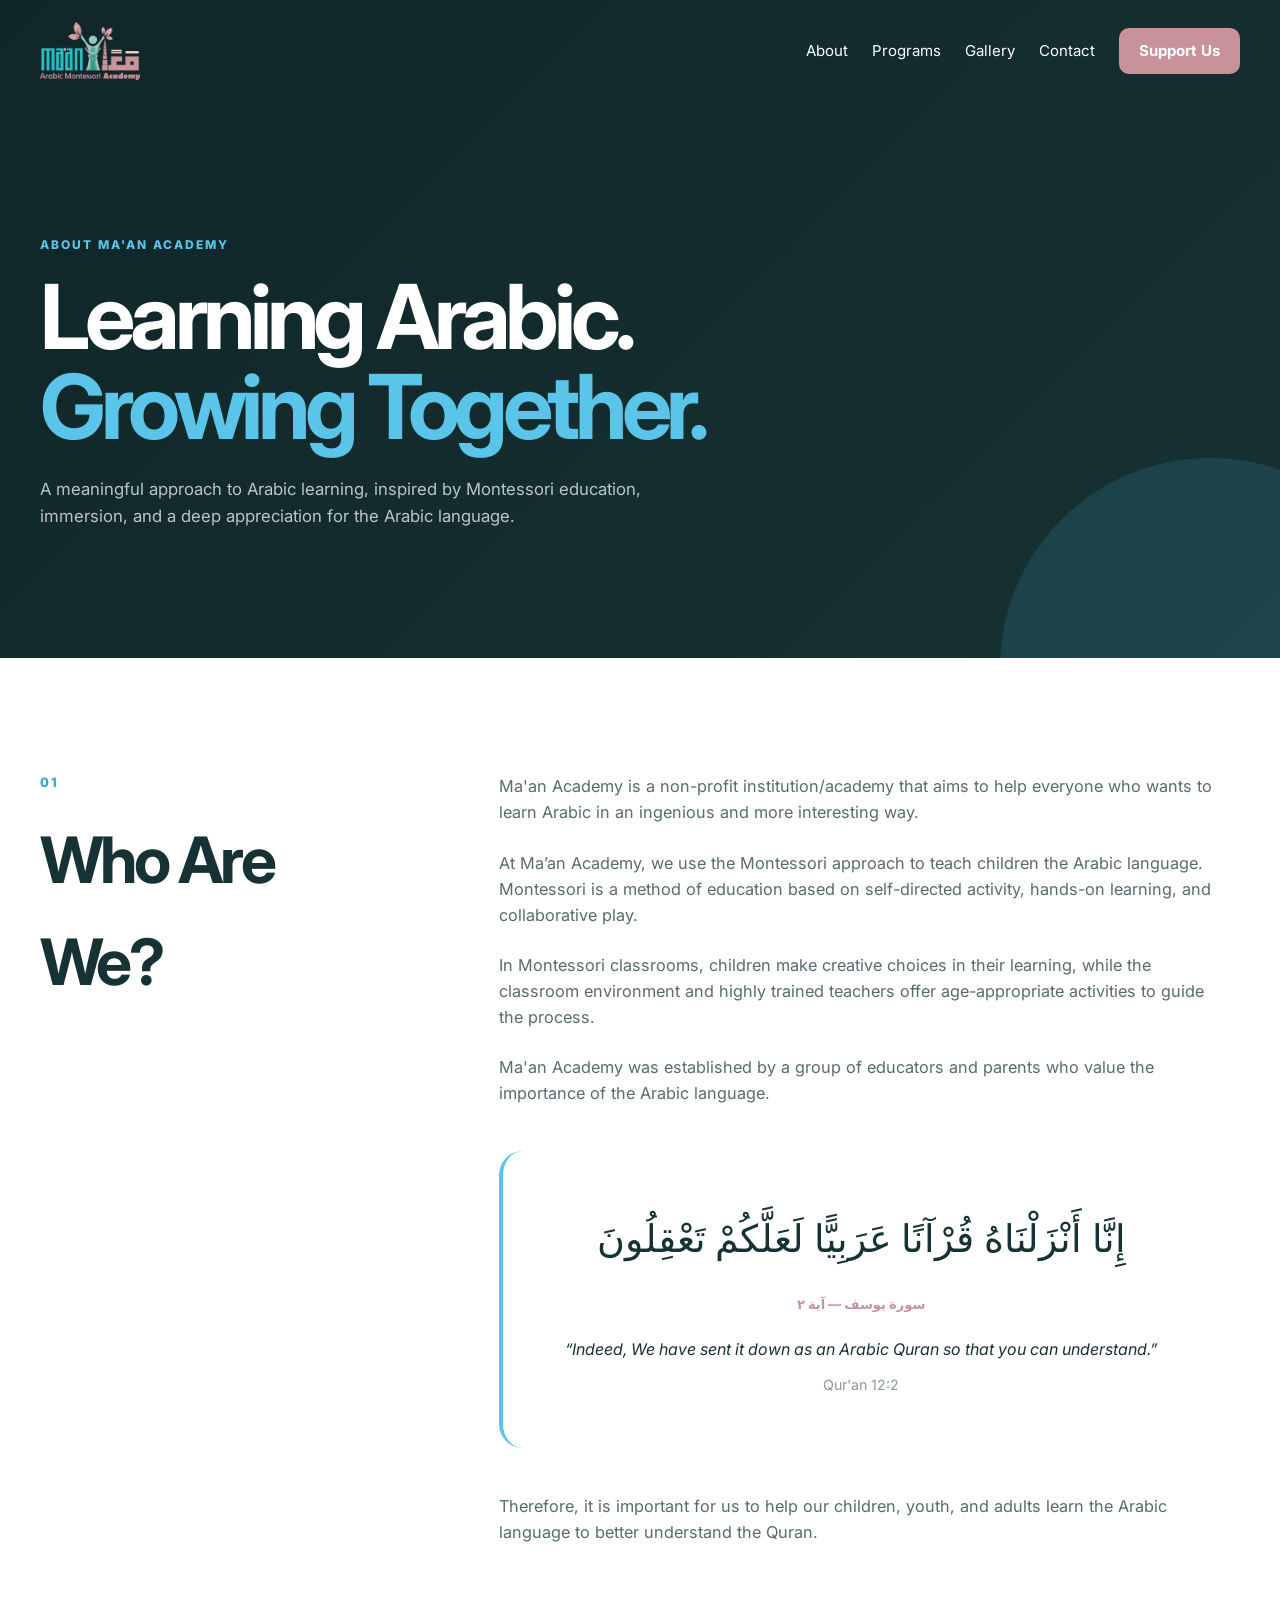
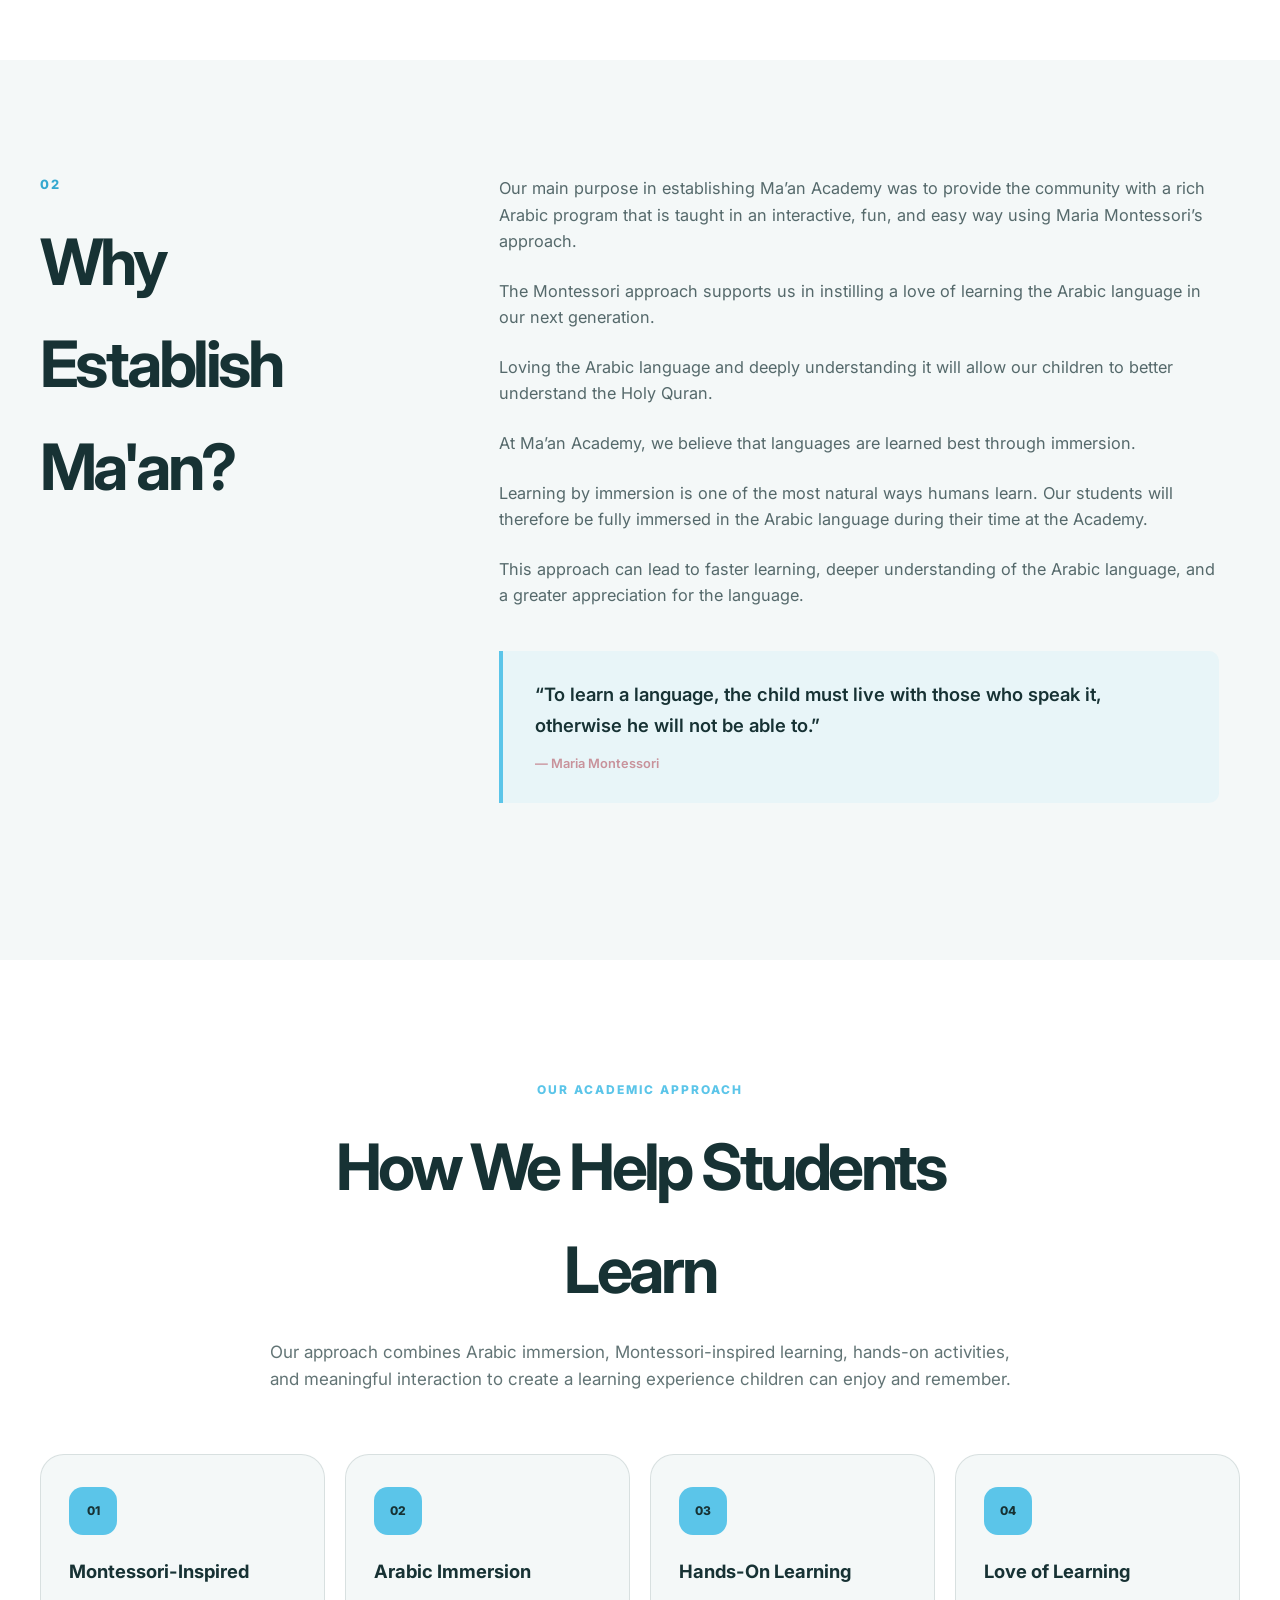
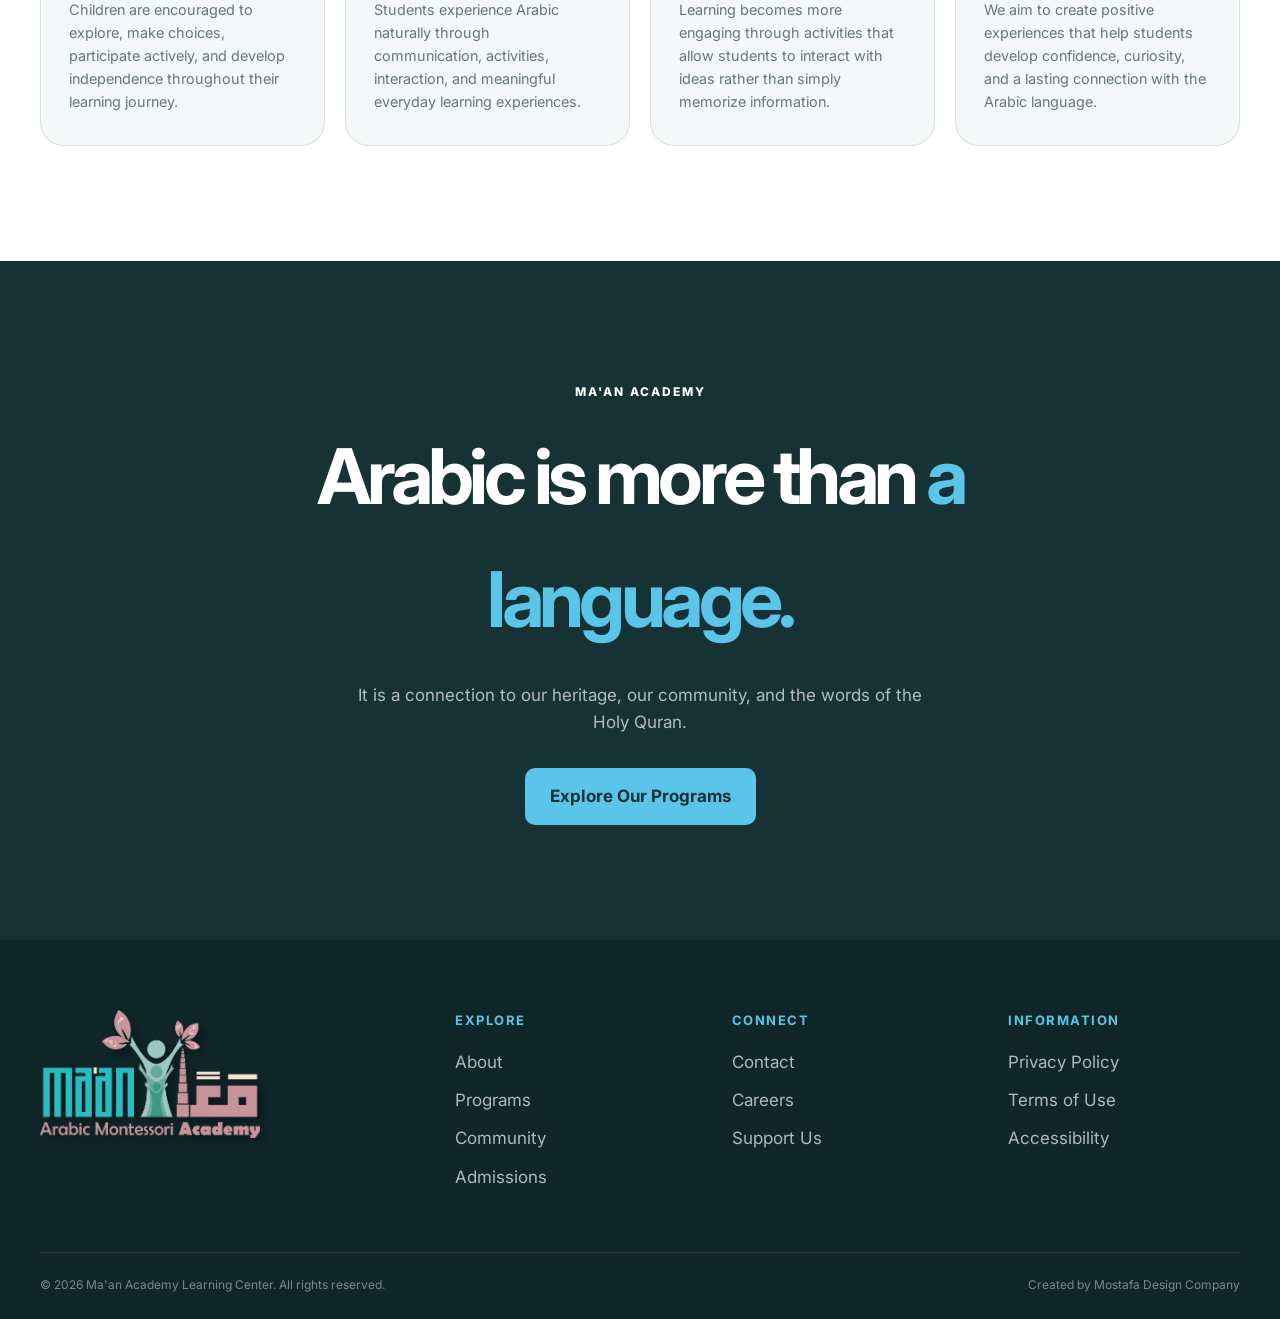
==== about.html @ 1a2408b0 "Add files via upload" ====
<!doctype html>
<html lang="en" dir="ltr">
<head>
  <meta charset="utf-8">
  <meta name="viewport" content="width=device-width, initial-scale=1">

  <meta
    name="description"
    content="Learn about Ma'an Academy, a non-profit institution dedicated to making Arabic learning engaging through Montessori-inspired education, immersion, and a love for the Arabic language."
  >

  <meta name="theme-color" content="#173234">

  <title>About Us | Ma'an Academy Learning Center</title>

  <link rel="preconnect" href="https://fonts.googleapis.com">
  <link rel="preconnect" href="https://fonts.gstatic.com" crossorigin>

  <link
    href="https://fonts.googleapis.com/css2?family=Inter:wght@400;500;600;700;800&display=swap"
    rel="stylesheet"
  >

  <link rel="stylesheet" href="style.css">
</head>

<body>

  <!-- =========================
       HEADER
       ========================= -->

  <header class="site-header" id="header">
    <div class="container nav-wrap">

      <a
        class="brand"
        href="index.html"
        aria-label="Ma'an Academy Learning Center home"
      >
        <span class="brand-mark">
          <img
            src="maanLogo.webp"
            alt="Ma'an Academy Learning Center logo"
            width="100"
            height="100"
          >
        </span>
      </a>

      <input
        class="menu-toggle"
        type="checkbox"
        id="menuToggle"
        tabindex="-1"
      >

      <button
        class="menu-btn"
        type="button"
        aria-label="Toggle navigation menu"
        aria-expanded="false"
        aria-controls="mainNav"
      >
        <span></span>
        <span></span>
        <span></span>
      </button>

      <nav
        id="mainNav"
        class="nav"
        aria-label="Main navigation"
      >
        <a href="about.html">About</a>
        <a href="programs.html">Programs</a>
        <a href="gallery.html">Gallery</a>
        <a href="contact.html">Contact</a>
        <a href="donate.html" class="nav-cta">Support Us</a>
      </nav>

    </div>
  </header>


  <main>

    <!-- =========================
         ABOUT HERO
         ========================= -->

    <section class="about-hero">
      <div class="container">

        <span class="eyebrow dark">
          ABOUT MA'AN ACADEMY
        </span>

        <h1>
          Learning Arabic.
          <span>Growing Together.</span>
        </h1>

        <p>
          A meaningful approach to Arabic learning,
          inspired by Montessori education, immersion,
          and a deep appreciation for the Arabic language.
        </p>
      
      </div>

    </section>


    <!-- =========================
         WHO ARE WE
         ========================= -->

    <section class="about-section" id="who-we-are">
      <div class="container about-grid">

        <div class="about-heading">

          <span class="section-number">
            01
          </span>

          <h2>
            Who Are We?
          </h2>

        </div>

        <div class="about-content">

          <p>
            Ma'an Academy is a non-profit institution/academy
            that aims to help everyone who wants to learn Arabic
            in an ingenious and more interesting way.
          </p>

          <p>
            At Ma’an Academy, we use the Montessori approach
            to teach children the Arabic language. Montessori
            is a method of education based on self-directed
            activity, hands-on learning, and collaborative play.
          </p>

          <p>
            In Montessori classrooms, children make creative
            choices in their learning, while the classroom
            environment and highly trained teachers offer
            age-appropriate activities to guide the process.
          </p>

          <p>
            Ma'an Academy was established by a group of
            educators and parents who value the importance
            of the Arabic language.
          </p>

          <div class="quran-quote">

            <p class="arabic">
              إِنَّا أَنْزَلْنَاهُ قُرْآنًا عَرَبِيًّا
              لَعَلَّكُمْ تَعْقِلُونَ
            </p>

            <span>
              سورة يوسف — آية ٢
            </span>

            <p class="translation">
              “Indeed, We have sent it down as an Arabic
              Quran so that you can understand.”
            </p>

            <small>
              Qur'an 12:2
            </small>

          </div>

          <p>
            Therefore, it is important for us to help our
            children, youth, and adults learn the Arabic
            language to better understand the Quran.
          </p>

        </div>

      </div>
    </section>


    <!-- =========================
         WHY ESTABLISH MA'AN
         ========================= -->

    <section class="about-section about-section-alt" id="why-ma-an">

      <div class="container about-grid">

        <div class="about-heading">

          <span class="section-number">
            02
          </span>

          <h2>
            Why Establish Ma'an?
          </h2>

        </div>

        <div class="about-content">

          <p>
            Our main purpose in establishing Ma’an Academy
            was to provide the community with a rich Arabic
            program that is taught in an interactive, fun,
            and easy way using Maria Montessori’s approach.
          </p>

          <p>
            The Montessori approach supports us in instilling
            a love of learning the Arabic language in our
            next generation.
          </p>

          <p>
            Loving the Arabic language and deeply understanding
            it will allow our children to better understand
            the Holy Quran.
          </p>

          <p>
            At Ma’an Academy, we believe that languages are
            learned best through immersion.
          </p>

          <p>
            Learning by immersion is one of the most natural
            ways humans learn. Our students will therefore be
            fully immersed in the Arabic language during their
            time at the Academy.
          </p>

          <p>
            This approach can lead to faster learning,
            deeper understanding of the Arabic language,
            and a greater appreciation for the language.
          </p>

          <blockquote>
            “To learn a language, the child must live with
            those who speak it, otherwise he will not be able to.”
            <cite>— Maria Montessori</cite>
          </blockquote>

        </div>

      </div>

    </section>


    <!-- =========================
         OUR ACADEMIC APPROACH
         ========================= -->

    <section
      class="academic-section"
      id="academic-approach"
      aria-labelledby="academic-title"
    >

      <div class="container">

        <div class="academic-heading">

          <span class="eyebrow dark">
            OUR ACADEMIC APPROACH
          </span>

          <h2 id="academic-title">
            How We Help Students Learn
          </h2>

          <p>
            Our approach combines Arabic immersion,
            Montessori-inspired learning, hands-on activities,
            and meaningful interaction to create a learning
            experience children can enjoy and remember.
          </p>

        </div>


        <div class="academic-grid">

          <article class="academic-card">

            <span class="academic-icon">
              01
            </span>

            <h3>
              Montessori-Inspired
            </h3>

            <p>
              Children are encouraged to explore, make choices,
              participate actively, and develop independence
              throughout their learning journey.
            </p>

          </article>


          <article class="academic-card">

            <span class="academic-icon">
              02
            </span>

            <h3>
              Arabic Immersion
            </h3>

            <p>
              Students experience Arabic naturally through
              communication, activities, interaction, and
              meaningful everyday learning experiences.
            </p>

          </article>


          <article class="academic-card">

            <span class="academic-icon">
              03
            </span>

            <h3>
              Hands-On Learning
            </h3>

            <p>
              Learning becomes more engaging through activities
              that allow students to interact with ideas rather
              than simply memorize information.
            </p>

          </article>


          <article class="academic-card">

            <span class="academic-icon">
              04
            </span>

            <h3>
              Love of Learning
            </h3>

            <p>
              We aim to create positive experiences that help
              students develop confidence, curiosity, and a
              lasting connection with the Arabic language.
            </p>

          </article>

        </div>

      </div>

    </section>


    <!-- =========================
         CLOSING
         ========================= -->

    <section class="about-closing">

      <div class="container">

        <span class="eyebrow">
          MA'AN ACADEMY
        </span>

        <h2>
          Arabic is more than
          <span>a language.</span>
        </h2>

        <p>
          It is a connection to our heritage, our community,
          and the words of the Holy Quran.
        </p>

        <a
          href="programs.html"
          class="btn primary"
        >
          Explore Our Programs
        </a>

      </div>

    </section>

  </main>


  <!-- =========================
       FOOTER
       ========================= -->

  <footer class="footer">

    <div class="container footer-grid">

      <div class="footer-brand">
        <img
          src="maanLogo.webp"
          alt="Ma'an Academy Learning Center"
          class="maanLogo"
          width="220"
          height="220"
          loading="lazy"
          decoding="async"
        >
      </div>

      <div>
        <h3>Explore</h3>

        <a href="about.html">About</a>
        <a href="programs.html">Programs</a>
        <a href="community.html">Community</a>
        <a href="contact.html">Admissions</a>
      </div>

      <div>
        <h3>Connect</h3>

        <a href="contact.html">Contact</a>
        <a href="careers.html">Careers</a>
        <a href="donate.html">Support Us</a>
      </div>

      <div>
        <h3>Information</h3>

        <a href="privacy.html">Privacy Policy</a>
        <a href="terms.html">Terms of Use</a>
        <a href="accessibility.html">Accessibility</a>
      </div>

    </div>


    <div class="container footer-bottom">

      <span>
        © 2026 Ma'an Academy Learning Center.
        All rights reserved.
      </span>

      <span>
       Created by Mostafa Design Company
      </span>

    </div>

  </footer>


  <div
    class="custom-cursor"
    aria-hidden="true"
  ></div>


  <script src="script.js" defer></script>

</body>
</html>
---- style.css ----
/* =========================================================
   MA'AN ACADEMY — CLEAN PRODUCTION STYLES
   ========================================================= */

:root {
  --primary: #5bc5e9;
  --primary-dark: #35a9d0;
  --secondary: #c8929b;
  --dark: #173234;
  --dark-2: #102628;
  --text: #b16573;
  --light: #f4f8f8;
  --white: #fff;
  --line: rgba(23, 50, 52, .12);
  --container: 1200px;
  --pad: clamp(72px, 9vw, 128px);
  --radius: 24px;
  --radius-sm: 10px;
  --ease: cubic-bezier(.22, 1, .36, 1);
  --transition: .3s var(--ease);
}

*,
*::before,
*::after {
  box-sizing: border-box;
  margin: 0;
  padding: 0;
}

html {
  scroll-behavior: smooth;
  scrollbar-color: var(--primary) var(--dark);
  scrollbar-width: thin;
}

body {
  min-width: 320px;
  overflow-x: hidden;
  color: var(--dark);
  background: var(--white);
  font-family: Inter, system-ui, -apple-system, BlinkMacSystemFont, "Segoe UI", sans-serif;
  font-size: 17px;
  line-height: 1.6;
  -webkit-font-smoothing: antialiased;
  text-rendering: optimizeLegibility;
}

img,
video {
  display: block;
  max-width: 100%;
}

a {
  color: inherit;
  text-decoration: none;
}

button,
input,
textarea,
select {
  font: inherit;
}

button,
label {
  cursor: pointer;
}

:focus-visible {
  outline: 3px solid var(--primary);
  outline-offset: 4px;
}

.container {
  width: min(calc(100% - 48px), var(--container));
  margin-inline: auto;
}

.skip-link {
  position: fixed;
  top: 16px;
  left: 16px;
  z-index: 10000;
  padding: 10px 16px;
  border-radius: 8px;
  background: var(--dark);
  color: var(--white);
  transform: translateY(-150%);
  transition: transform .2s ease;
}

.skip-link:focus {
  transform: translateY(0);
}

/* Custom cursor: desktop pointer devices only */
.custom-cursor {
  position: fixed;
  top: 0;
  left: 0;
  z-index: 99999;
  width: 18px;
  height: 18px;
  border-radius: 50%;
  background: var(--text);
  pointer-events: none;
  opacity: 0;
  transform: translate(-50%, -50%);
  transition: width .2s ease, height .2s ease, opacity .2s ease;
  will-change: transform;
}

.custom-cursor.is-visible {
  opacity: 1;
}

.custom-cursor.is-hover {
  width: 28px;
  height: 28px;
  opacity: .8;
}

@media (pointer: fine) {
  body.has-custom-cursor,
  body.has-custom-cursor a,
  body.has-custom-cursor button,
  body.has-custom-cursor input,
  body.has-custom-cursor label,
  body.has-custom-cursor textarea,
  body.has-custom-cursor select {
    cursor: none;
  }
}

@media (pointer: coarse) {
  .custom-cursor {
    display: none;
  }
}

/* Header and navigation */
.site-header {
  position: fixed;
  inset: 0 0 auto;
  z-index: 100;
  padding: 22px 0;
  color: var(--white);
  transition: background .35s ease, box-shadow .35s ease, padding .35s ease, color .35s ease;
}

.site-header.scrolled {
  padding: 13px 0;
  color: var(--dark);
  background: rgba(255, 255, 255, .94);
  backdrop-filter: blur(16px);
  box-shadow: 0 10px 35px rgba(0, 0, 0, .12);
}

.nav-wrap {
  display: flex;
  align-items: center;
  justify-content: space-between;
  gap: 24px;
}

.brand {
  display: inline-flex;
  align-items: center;
  flex: 0 0 auto;
}

.brand-mark {
  display: grid;
  place-items: center;
  width: 100px;
  transition: transform .5s var(--ease);
}

.brand-mark img {
  width: 100%;
  height: auto;
  object-fit: contain;
}

.brand:hover .brand-mark {
  transform: rotate(4deg) scale(1.04);
}

.nav {
  display: flex;
  align-items: center;
  gap: 24px;
}

.nav > a {
  font-size: 15px;
}

.nav > a:not(.nav-cta) {
  position: relative;
  transition: transform .25s var(--ease), opacity .25s ease;
}

.nav > a:not(.nav-cta)::after {
  position: absolute;
  right: 100%;
  bottom: -7px;
  left: 0;
  height: 2px;
  background: currentColor;
  content: "";
  transition: right .25s ease;
}

.nav > a:not(.nav-cta):hover {
  transform: translateY(-2px);
}

.nav > a:not(.nav-cta):hover::after {
  right: 0;
}

.nav-cta {
  padding: 11px 20px;
  border-radius: var(--radius-sm);
  background: var(--secondary);
  color: var(--white);
  font-weight: 700;
  transition: transform var(--transition), box-shadow var(--transition), background var(--transition);
}

.nav-cta:hover {
  transform: translateY(-3px);
  box-shadow: 0 12px 28px rgba(200, 146, 155, .28);
}

.menu-toggle {
  position: absolute;
  width: 1px;
  height: 1px;
  overflow: hidden;
  clip-path: inset(50%);
  white-space: nowrap;
}

.menu-btn {
  display: none;
  width: 44px;
  height: 44px;
  padding-top: 8px;
  border-radius: var(--radius-sm);
  background: var(--primary);
  cursor: pointer;
}

.menu-btn span {
  display: block;
  width: 23px;
  height: 2px;
  margin: 5px auto;
  background: var(--white);
  transition: transform .3s ease, opacity .3s ease;
}

.menu-toggle:checked + .menu-btn span:nth-child(1) {
  transform: translateY(7px) rotate(45deg);
}

.menu-toggle:checked + .menu-btn span:nth-child(2) {
  opacity: 0;
}

.menu-toggle:checked + .menu-btn span:nth-child(3) {
  transform: translateY(-7px) rotate(-45deg);
}

.menu-toggle:focus-visible + .menu-btn {
  outline: 3px solid var(--secondary);
  outline-offset: 4px;
}

/* Hero */
.hero {
  position: relative;
  display: grid;
  min-height: max(760px, 100svh);
  overflow: hidden;
  place-items: center;
  color: var(--white);
  isolation: isolate;
  background: var(--dark);
}

.hero-video,
.hero-shade {
  position: absolute;
  inset: 0;
  width: 100%;
  height: 100%;
}

.hero-video {
  z-index: -2;
  object-fit: cover;
  transform: scale(1.04);
}

.hero-shade {
  z-index: -1;
  background: linear-gradient(90deg, rgba(0, 0, 0, .74), rgba(3, 3, 3, .67), rgba(5, 5, 5, .56));
}

.hero-content {
  position: relative;
  z-index: 2;
  padding-block: 150px 180px;
  text-align: center;
}

.hero-eyebrow {
  margin-bottom: 20px;
  color: rgba(255, 255, 255, .75);
  font-size: 12px;
  font-weight: 800;
  letter-spacing: 4px;
  animation: heroFadeUp .9s var(--ease) both;
}

.hero h1 {
  max-width: 780px;
  margin: 18px auto 22px;
  font-size: clamp(50px, 8vw, 100px);
  font-weight: 700;
  line-height: .98;
  letter-spacing: -2px;
  text-wrap: balance;
  animation: heroFadeUp .9s .1s var(--ease) both;
}

.hero h1 em {
  color: var(--secondary);
  font-style: normal;
}

.actions {
  display: flex;
  flex-wrap: wrap;
  justify-content: center;
  gap: 14px;
  margin-top: 34px;
  animation: heroFadeUp .9s .3s var(--ease) both;
}

.hero-proof {
  display: flex;
  flex-wrap: wrap;
  align-items: center;
  justify-content: center;
  gap: 16px;
  margin-top: 70px;
  color: rgba(255, 255, 255, .78);
  font-size: 13px;
  animation: heroFadeUp .9s .4s var(--ease) both;
}

.hero-proof i {
  width: 4px;
  height: 4px;
  flex: 0 0 4px;
  border-radius: 50%;
  background: var(--primary);
}

@keyframes heroFadeUp {
  from { opacity: 0; transform: translateY(22px); }
  to { opacity: 1; transform: translateY(0); }
}

/* Hero wave */
.hero-wave {
  position: absolute;
  right: 0;
  bottom: -1px;
  left: 0;
  z-index: 5;
  height: 145px;
  overflow: hidden;
  pointer-events: none;
}

.hero-wave svg {
  display: block;
  width: 100%;
  height: 100%;
}

.wave-fill {
  fill: var(--white);
  stroke: none;
}

.wave-line {
  fill: none;
  stroke-width: 5;
  stroke-linecap: round;
  stroke-linejoin: round;
  vector-effect: non-scaling-stroke;
  stroke-dasharray: 1800;
  stroke-dashoffset: 1800;
  animation: waveDraw 2s .7s ease forwards;
}

.wave-line-one { stroke: var(--primary); }
.wave-line-two {
  stroke: var(--secondary);
  animation-delay: 1s;
}

@keyframes waveDraw {
  to { stroke-dashoffset: 0; }
}

.hero-wave::before {
  position: absolute;
  right: 0;
  bottom: 29px;
  left: 0;
  height: 4px;
  background: linear-gradient(90deg, transparent, rgba(91, 197, 233, .15) 15%, rgba(91, 197, 233, .5) 50%, rgba(200, 146, 155, .35) 75%, transparent);
  filter: blur(7px);
  opacity: .8;
  content: "";
}

/* Buttons */
.btn {
  display: inline-flex;
  min-height: 50px;
  align-items: center;
  justify-content: center;
  padding: 14px 24px;
  border: 1px solid transparent;
  border-radius: var(--radius-sm);
  font-weight: 700;
  transition: transform var(--transition), background var(--transition), color var(--transition), box-shadow var(--transition);
}

.btn:hover { transform: translateY(-3px); }

.btn.primary {
  background: var(--primary);
  color: var(--dark);
}

.btn.primary:hover {
  background: var(--primary-dark);
  box-shadow: 0 12px 28px rgba(91, 197, 233, .25);
}

.btn.ghost {
  border-color: rgba(255, 255, 255, .75);
  background: rgba(255, 255, 255, .04);
  color: var(--white);
  backdrop-filter: blur(8px);
}

.btn.ghost:hover {
  background: var(--white);
  color: var(--dark);
}

/* Shared sections */

.section{padding:var(--pad) 0}
.light{background:var(--white)}
.section-divider{width:100%;overflow:hidden;line-height:0}
.section-divider img{width:100%;height:auto}
.copy{max-width:600px}
.copy h2,.heading h2,.admissions h2{
  font-size:clamp(42px,3vw,70px);line-height:1.03;font-weight:600;
  margin:18px 0 24px;color:var(--text);
}

.copy p,.heading>p,.contact p,.admissions p{color:var(--text);line-height:1.8}
.copy .lead{font-size:21px;color:var(--dark);margin-bottom:18px}
.copy p+p{margin-top:12px}
.eyebrow{font-size:12px;letter-spacing:2px;font-weight:800}
.eyebrow.dark{color:var(--primary)}
.text-link{display:inline-flex;gap:12px;color:var(--dark);font-weight:700;margin-top:18px;transition:gap .25s var(--ease),color .25s ease}
.text-link:hover{gap:19px;color:var(--secondary)}

.heading{text-align:center;max-width:760px;margin:0 auto 50px}
.heading h2{margin-bottom:18px}
.heading>p{font-size:18px}
.heading h2 span{color:var(--primary)}
.cards{
  display:grid;
  grid-template-columns:repeat(4,1fr);
  gap:20px;
}

.card{
  position:relative;
  cursor:pointer;
  isolation:isolate;
  overflow:visible;
}

/* الصورة */
.card img{
  display:block;
  width:100%;
  aspect-ratio:4/5;
  object-fit:cover;
  border-radius:var(--radius);
  transition:
    transform .6s var(--ease),
    box-shadow .5s ease;
}

/* اسم الكارد */
.card-title{
  display:block;
  margin-top:14px;
  text-align:center;
  color:var(--text);
  font-size:30px;
  font-weight:800;
  line-height:1.2;
  transition:
    transform .45s var(--ease),
    color .3s ease,
    text-shadow .3s ease;
}

/* Hover */
.card:hover img{
  transform:scale(1.1);
}

/* الاسم يطلع فوق الصورة */
.card:hover .card-title{
  position:absolute;
  z-index:10;
  top:50%;
  left:50%;
  margin:0;
  transform:translate(-50%,-50%) scale(1.05);
  color:#fff;
  text-shadow:
    0 3px 8px rgba(0,0,0,.95),
    0 8px 25px rgba(0,0,0,.75);
  pointer-events:none;
}

/* طبقة شفافة فوق الصورة */
.card::before{
  content:"";
  position:absolute;
  z-index:5;
  inset:0;
  opacity:0;
  transition:opacity .4s ease;
  pointer-events:none;
}

.card:hover::before{
  opacity:1;
}

/* Vision and mission */
.vision-mission {
  display: flex;
  width: 100%;
  align-items: center;
  justify-content: center;
  gap: clamp(30px, 7vw, 80px);
  padding: clamp(50px, 7vw, 90px) 5%;
  background: var(--white);
}

.info-card {
  position: relative;
  display: flex;
  width: min(42vw, 410px);
  aspect-ratio: 1;
  align-items: center;
  justify-content: center;
  background-position: center;
  background-repeat: no-repeat;
  background-size: contain;
  isolation: isolate;
}

.vision-card::before,
.mission-card::before {
  position: absolute;
  z-index: -1;
  inset: 0;
  background-position: center;
  background-repeat: no-repeat;
  background-size: contain;
  transform-origin: center;
  animation: rotateVisionMission 14s linear infinite;
  will-change: transform;
  content: "";
}

.vision-card::before { background-image: url("vision-bg.webp"); }
.mission-card::before { background-image: url("mission-bg.webp"); }

@keyframes rotateVisionMission {
  from { transform: rotate(0deg); }
  to { transform: rotate(360deg); }
}

.circle-content {
  width: 55%;
  text-align: center;
  font-family: Arial, sans-serif;
}

.vision-card .circle-content { color: var(--dark); }
.mission-card .circle-content { color: var(--secondary); }

.circle-content h2 {
  margin-bottom: 8px;
  font-size: clamp(20px, 2.1vw, 29px);
  font-weight: 700;
  line-height: 1.3;
}

.circle-content p {
  font-size: clamp(13px, 1.35vw, 18px);
  font-weight: 400;
  line-height: 1.5;
}

/* Why Ma'an Academy */
.why-section {
  --why-rose: #b66b78;
  --why-rose-light: #d39aa3;
  --why-pale: #f5d9d5;
  --why-text: #b36572;
  position: relative;
  overflow: hidden;
  padding: clamp(78px, 8vw, 118px) 0 clamp(48px, 6vw, 72px);
  background: radial-gradient(circle at 12px 12px, rgba(200, 146, 155, .08) 0 2px, transparent 2.5px) 0 0 / 28px 28px, #fff;
  isolation: isolate;
}

.why-section .container {
  position: relative;
  z-index: 2;
  display: grid;
  grid-template-columns: minmax(0, .9fr) minmax(0, 1.1fr);
  align-items: center;
  gap: clamp(35px, 5vw, 85px);
}

.why-section .intro {
  position: relative;
  display: flex;
  min-height: 580px;
  flex-direction: column;
  justify-content: flex-start;
  padding-top: 4px;
}

.why-section .intro-copy { position: relative; z-index: 4; }

.why-section .intro h2 {
  margin: 0 0 7px;
  color: var(--why-text);
  font-size: clamp(30px, 3.1vw, 42px);
  font-weight: 800;
  line-height: 1.08;
  letter-spacing: -.8px;
}

.why-section .intro p {
  max-width: 410px;
  margin: 0;
  color: var(--why-text);
  font-size: clamp(13px, 1.15vw, 16px);
  font-weight: 500;
  line-height: 1.5;
}

.why-section .question-mark {
  position: absolute;
  z-index: 1;
  top: -70px;
  right: 4%;
  color: #f5d9d5;

  font-family: Arial Black, Arial, Helvetica, sans-serif;
  font-size: clamp(190px, 18vw, 260px);
  font-weight: 900;
  line-height: .78;
  letter-spacing: -55px;

  opacity: .95;
  transform: scaleX(.9);
  transform-origin: center;

  pointer-events: none;
  user-select: none;
}

.why-section .child-wrap {
  position: absolute;
  z-index: 3;
  bottom: -12px;
  left: -26px;
  width: min(410px, 92%);
}

.why-section .child-wrap img {
  width: 100%;
  height: auto;
  filter: drop-shadow(0 15px 20px rgba(23, 50, 52, .07));
}

.why-section .benefits { display: grid; gap: 25px; }

.why-section .benefit {
  position: relative;
  display: flex;
  min-height: 108px;
  align-items: center;
}

.why-section .icon {
  position: relative;
  z-index: 4;
  display: grid;
  width: 104px;
  height: 104px;
  flex: 0 0 104px;
  place-items: center;
  border: 6px solid var(--why-rose-light);
  border-radius: 50%;
  background: #fff;
  box-shadow: 0 8px 24px rgba(182, 107, 120, .08);
  transition: transform .35s var(--ease), box-shadow .35s ease;
}

.why-section .icon svg {
  width: 62px;
  height: 62px;
  fill: none;
  stroke: var(--why-rose);
  stroke-width: 2.6;
  stroke-linecap: round;
  stroke-linejoin: round;
}

.why-section .content {
  position: relative;
  z-index: 2;
  min-height: 82px;
  flex: 1;
  margin-left: -5px;
  padding: 16px 32px 18px 25px;
  background: #fff;
  clip-path: polygon(0 0, 100% 0, 94% 100%, 0 82%);
  filter: drop-shadow(10px 12px 7px rgba(23, 50, 52, .18));
}

.why-section .content::after {
  position: absolute;
  z-index: -1;
  right: 5%;
  bottom: 18px;
  left: 0;
  height: 8px;
  border-radius: 0 0 8px 0;
  background: var(--why-rose-light);
  content: "";
}

.why-section .content h3 {
  margin: 0 0 2px;
  color: var(--why-text);
  font-size: clamp(20px, 1.9vw, 28px);
  font-weight: 800;
  line-height: 1.15;
}

.why-section .content p {
  margin: 0;
  color: var(--why-text);
  font-size: clamp(10px, 1vw, 13px);
  font-weight: 500;
  line-height: 1.35;
}

.why-section .benefit:hover .icon {
  transform: translateY(-4px) scale(1.03);
  box-shadow: 0 13px 30px rgba(182, 107, 120, .16);
}

/* Contact */
.contact { background: var(--light); }

.contact-grid {
  display: grid;
  grid-template-columns: minmax(0, 1fr) minmax(0, .9fr);
  align-items: center;
  gap: clamp(35px, 7vw, 90px);
}

.contact h2 span { color: var(--primary-dark); }

.contact-links {
  display: grid;
  gap: 14px;
}

.contact-links a {
  display: grid;
  gap: 4px;
  padding: 20px;
  border-radius: 14px;
  background: var(--white);
  transition: transform .25s ease, color .25s ease, box-shadow .25s ease;
}

.contact-links a span {
  color: var(--text);
  font-size: 13px;
}

.contact-links a strong {
  overflow-wrap: anywhere;
  color: var(--dark);
  font-weight: 700;
}

.contact-links a:hover {
  transform: translateX(6px);
  box-shadow: 0 12px 30px rgba(23, 50, 52, .07);
}

.full-width-image {
  width: 100%;
  height: auto;
}

/* Footer */
.footer {
  padding: 70px 0 25px;
  background: var(--dark-2);
  color: var(--white);
}

.footer-grid {
  display: grid;
  grid-template-columns: 1.6fr repeat(3, minmax(0, 1fr));
  gap: 45px;
}

.maanLogo {
  width: min(220px, 100%);
  height: auto;
  filter: drop-shadow(5px 5px 5px rgba(0, 0, 0, .35));
}

.footer h3 {
  margin-bottom: 18px;
  color: var(--primary);
  font-size: 13px;
  letter-spacing: 1.5px;
  text-transform: uppercase;
}

.footer-grid > div:not(.footer-brand) a {
  display: block;
  margin-bottom: 11px;
  color: rgba(255, 255, 255, .68);
  transition: color .2s ease;
}

.footer-grid > div:not(.footer-brand) a:hover { color: var(--white); }

.footer-bottom {
  display: flex;
  justify-content: space-between;
  gap: 20px;
  margin-top: 50px;
  padding-top: 22px;
  border-top: 1px solid rgba(255, 255, 255, .1);
  color: rgba(255, 255, 255, .45);
  font-size: 12px;
}

/* Floating email action */
.email-float {
  position: fixed;
  right: 24px;
  bottom: 24px;
  z-index: 90;
  display: inline-flex;
  align-items: center;
  gap: 10px;
  padding: 13px 18px;
  border-radius: 999px;
  background: var(--primary);
  color: var(--dark);
  font-size: 14px;
  font-weight: 700;
  box-shadow: 0 14px 35px rgba(23, 50, 52, .25);
  transition: transform .3s var(--ease), box-shadow .3s ease, background .3s ease;
}

.email-float::before {
  font-size: 17px;
  line-height: 1;
  content: "✉";
}

.email-float:hover {
  transform: translateY(-4px);
  background: var(--secondary);
  box-shadow: 0 18px 40px rgba(23, 50, 52, .32);
}

/* Reveal animations */
.reveal {
  opacity: 0;
  transform: translateY(22px);
  transition: opacity .7s var(--ease), transform .7s var(--ease);
}

.reveal.visible {
  opacity: 1;
  transform: translateY(0);
}

.js-ready .reveal:not(.visible) { will-change: opacity, transform; }

/* Responsive */
@media (max-width: 1100px) {
  .why-section .intro { min-height: 530px; }
  .why-section .child-wrap { width: 370px; }
  .why-section .icon {
    width: 92px;
    height: 92px;
    flex-basis: 92px;
    border-width: 5px;
  }
  .why-section .icon svg { width: 55px; height: 55px; }
  .footer-grid { gap: 30px; }
}

@media (max-width: 950px) {
  .menu-btn { display: block; }
  .nav {
    position: absolute;
    top: calc(100% + 8px);
    right: 24px;
    display: none;
    width: min(300px, calc(100vw - 48px));
    flex-direction: column;
    align-items: stretch;
    gap: 4px;
    padding: 14px;
    border-radius: 16px;
    background: rgba(23, 50, 52, .98);
    color: var(--white);
    box-shadow: 0 20px 60px rgba(0, 0, 0, .25);
  }
  .menu-toggle:checked ~ .nav { display: flex; }
  .nav > a { padding: 10px 8px; }
  .nav > a:not(.nav-cta)::after { display: none; }
  .cards { grid-template-columns: repeat(2, minmax(0, 1fr)); }
  .why-section { padding-top: 75px; }
  .why-section .container { grid-template-columns: minmax(0, 1fr); gap: 35px; }
  .why-section .intro {
    width: min(620px, 100%);
    min-height: 440px;
    margin-inline: auto;
  }
  .why-section .child-wrap {
    left: 50%;
    width: min(390px, 72vw);
    transform: translateX(-50%);
  }
.why-section .question-mark {
  top: -25px;
  right: 3%;
  font-size: 135px;
  letter-spacing: -12px;
  transform: scaleX(.88);
}
  .why-section .benefits { width: min(720px, 100%); margin-inline: auto; }
  .vision-mission { gap: 30px; }
  .info-card { width: 44vw; }
  .contact-grid { gap: 35px; }
  .footer-grid { grid-template-columns: repeat(2, minmax(0, 1fr)); }
}

@media (max-width: 600px) {
  .container { width: min(calc(100% - 30px), var(--container)); }
  .site-header { padding: 15px 0; }
  .site-header.scrolled { padding: 10px 0; }
  .brand-mark { width: 78px; }
  .hero { min-height: 720px; }
  .hero-content { padding-block: 130px 155px; }
  .hero h1 { font-size: clamp(42px, 12vw, 64px); letter-spacing: -1.5px; }
  .hero-proof { gap: 10px; margin-top: 42px; font-size: 11px; }
  .hero-wave { height: 100px; }
  .wave-line { stroke-width: 3; }
  .actions { gap: 10px; }
  .btn { width: 100%; }
  .heading { margin-bottom: 35px; }
  .heading > p { font-size: 16px; }
  .cards { grid-template-columns: 1fr; gap: 28px; }
  .card img { aspect-ratio: 16 / 11; }
  .card-title { font-size: 25px; }
  .vision-mission { flex-direction: column; padding: 45px 15px; }
  .info-card { width: min(92vw, 420px); }
  .circle-content { width: 68%; }
  .circle-content h2 { font-size: 25px; }
  .circle-content p { font-size: 16px; }
  .why-section { padding: 58px 0 40px; }
  .why-section .container { width: min(calc(100% - 30px), var(--container)); }
  .why-section .intro { min-height: 350px; }
  .why-section .intro h2 { font-size: 27px; letter-spacing: -.4px; }
  .why-section .intro p { max-width: 320px; font-size: 14px; }
  .why-section .question-mark { top: -28px; right: 5%; font-size: 125px; }
  .why-section .child-wrap { bottom: -8px; width: min(320px, 82vw); }
  .why-section .benefits { gap: 16px; }
  .why-section .benefit { min-height: 78px; }
  .why-section .icon {
    width: 76px;
    height: 76px;
    flex-basis: 76px;
    border-width: 4px;
  }
  .why-section .icon svg { width: 46px; height: 46px; }
  .why-section .content { min-height: 66px; padding: 11px 20px 12px 15px; }
  .why-section .content::after { bottom: 13px; height: 6px; }
  .why-section .content h3 { font-size: 16px; }
  .why-section .content p { font-size: 12px; }
  .contact-grid { grid-template-columns: 1fr; }
  .copy h2,
  .heading h2,
  .contact h2 { font-size: clamp(38px, 11vw, 54px); }
  .footer-grid { grid-template-columns: repeat(2, minmax(0, 1fr)); gap: 30px 18px; }
  .footer-bottom { flex-direction: column; }
  .email-float { right: 15px; bottom: 15px; padding: 11px 15px; font-size: 13px; }
}

@media (max-width: 380px) {
  .info-card { width: 94vw; }
  .circle-content h2 { font-size: 22px; }
  .circle-content p { font-size: 14px; }
  .hero-proof { font-size: 10px; }
  .why-section .icon { width: 66px; height: 66px; flex-basis: 66px; }
  .why-section .icon svg { width: 40px; height: 40px; }
}

/* Respect user motion preferences */
@media (prefers-reduced-motion: reduce) {
  html { scroll-behavior: auto; }
  *,
  *::before,
  *::after {
    animation-duration: .01ms !important;
    animation-iteration-count: 1 !important;
    transition-duration: .01ms !important;
    scroll-behavior: auto !important;
  }
  .vision-card::before,
  .mission-card::before { animation: none; }
  .reveal { opacity: 1; transform: none; }
}
/* =========================================================
   ABOUT PAGE
   ========================================================= */

.about-hero {
  position: relative;

  padding:
    clamp(170px, 18vw, 230px)
    0
    clamp(90px, 10vw, 140px);

  color: var(--white);

  background:
    linear-gradient(
      135deg,
      var(--dark-2),
      var(--dark)
    );

  overflow: hidden;
}

.about-hero::after {
  content: "";

  position: absolute;

  width: 420px;
  height: 420px;

  right: -140px;
  bottom: -220px;

  border-radius: 50%;

  background: rgba(91, 197, 233, 0.12);

  pointer-events: none;
}

.about-hero h1 {
  max-width: 850px;

  margin: 15px 0 25px;

  font-size: clamp(3rem, 7vw, 6rem);

  line-height: 1;

  letter-spacing: -0.06em;
}

.about-hero h1 span {
  color: var(--primary);
}

.about-hero > .container > p {
  max-width: 650px;

  margin: 0;

  color: rgba(255, 255, 255, 0.72);

  font-size: 1.05rem;
}


/* =========================
   ABOUT CONTENT
   ========================= */

.about-section {
  padding: var(--pad) 0;
}

.about-section-alt {
  background: var(--light);
}

.about-grid {
  display: grid;

  grid-template-columns:
    minmax(250px, 0.65fr)
    minmax(0, 1.35fr);

  gap: clamp(50px, 8vw, 120px);

  align-items: start;
}

.about-heading {
  position: sticky;
  top: 130px;
}

.section-number {
  display: block;

  margin-bottom: 15px;

  color: var(--primary-dark);

  font-size: 0.8rem;
  font-weight: 800;

  letter-spacing: 0.15em;
}

.about-heading h2 {
  margin: 0;

  font-size: clamp(2.4rem, 5vw, 4.5rem);

  letter-spacing: -0.055em;
}

.about-content {
  max-width: 720px;
}

.about-content p {
  margin-bottom: 24px;

  color: rgba(23, 50, 52, 0.72);

  font-size: 1.02rem;
}

.about-content p:last-child {
  margin-bottom: 0;
}


/* =========================
   QURAN QUOTE
   ========================= */

.quran-quote {
  margin: 45px 0;

  padding: clamp(28px, 5vw, 50px);

  text-align: center;

  background: var(--white);

  border-left: 4px solid var(--primary);

  border-radius: var(--radius);

  box-shadow: var(--shadow-sm);
}

.about-section-alt .quran-quote {
  background: var(--white);
}

.quran-quote .arabic {
  margin-bottom: 16px;

  color: var(--dark);

  font-family:
    "Times New Roman",
    serif;

  font-size: clamp(1.7rem, 3vw, 2.5rem);

  line-height: 2;

  direction: rtl;
}

.quran-quote > span {
  display: block;

  margin-bottom: 22px;

  color: var(--secondary);

  font-size: 0.82rem;
  font-weight: 700;
}

.quran-quote .translation {
  max-width: 600px;

  margin: 0 auto 8px;

  color: var(--dark);

  font-size: 1rem;
  font-style: italic;
}

.quran-quote small {
  color: rgba(23, 50, 52, 0.5);
}


/* =========================
   ACADEMIC SECTION
   ========================= */

.academic-section {
  padding: var(--pad) 0;

  background: var(--white);
}

.academic-heading {
  max-width: 760px;

  margin: 0 auto 60px;

  text-align: center;
}

.academic-heading h2 {
  margin: 14px 0 18px;

  font-size: clamp(2.4rem, 5vw, 4.2rem);

  letter-spacing: -0.055em;
}

.academic-heading p {
  margin: 0;

  color: rgba(23, 50, 52, 0.68);
}

.academic-grid {
  display: grid;

  grid-template-columns:
    repeat(4, minmax(0, 1fr));

  gap: 20px;
}

.academic-card {
  padding: 32px 28px;

  background: var(--light);

  border: 1px solid var(--line);

  border-radius: var(--radius);

  transition:
    transform 0.3s var(--ease),
    box-shadow 0.3s ease;
}

.academic-card:hover {
  transform: translateY(-7px);

  box-shadow: var(--shadow-md);
}

.academic-icon {
  display: inline-flex;

  align-items: center;
  justify-content: center;

  width: 48px;
  height: 48px;

  margin-bottom: 22px;

  color: var(--dark);

  background: var(--primary);

  border-radius: 14px;

  font-size: 0.75rem;
  font-weight: 800;
}

.academic-card h3 {
  margin-bottom: 12px;

  font-size: 1.15rem;
}

.academic-card p {
  margin: 0;

  color: rgba(23, 50, 52, 0.65);

  font-size: 0.9rem;
}


/* =========================
   QUOTE
   ========================= */

.about-content blockquote {
  margin: 42px 0;

  padding: 28px 32px;

  color: var(--dark);

  background: rgba(91, 197, 233, 0.08);

  border-left: 4px solid var(--primary);

  border-radius: 0 var(--radius-sm) var(--radius-sm) 0;

  font-size: 1.15rem;
  font-weight: 600;
  line-height: 1.7;
}

.about-content blockquote cite {
  display: block;

  margin-top: 12px;

  color: var(--secondary);

  font-size: 0.8rem;

  font-style: normal;
}


/* =========================
   ABOUT CLOSING
   ========================= */

.about-closing {
  padding: var(--pad) 0;

  text-align: center;

  color: var(--white);

  background: var(--dark);
}

.about-closing h2 {
  max-width: 800px;

  margin: 12px auto 20px;

  font-size: clamp(2.6rem, 6vw, 5.5rem);

  letter-spacing: -0.06em;
}

.about-closing h2 span {
  color: var(--primary);
}

.about-closing p {
  max-width: 600px;

  margin: 0 auto 32px;

  color: rgba(255, 255, 255, 0.68);
}


/* =========================
   ABOUT RESPONSIVE
   ========================= */

@media (max-width: 1000px) {

  .about-grid {
    grid-template-columns: 1fr;

    gap: 40px;
  }

  .about-heading {
    position: static;
  }

  .about-heading h2 {
    max-width: 600px;
  }

  .academic-grid {
    grid-template-columns:
      repeat(2, minmax(0, 1fr));
  }

}


@media (max-width: 650px) {

  .about-hero {
    padding-top: 150px;
  }

  .about-hero h1 {
    font-size: clamp(2.7rem, 13vw, 4rem);
  }

  .about-section {
    padding: 70px 0;
  }

  .about-content p {
    font-size: 0.96rem;
  }

  .quran-quote {
    padding: 28px 20px;
  }

  .quran-quote .arabic {
    font-size: 1.45rem;
  }

  .academic-grid {
    grid-template-columns: 1fr;
  }

  .academic-heading {
    margin-bottom: 40px;
  }

  .about-content blockquote {
    padding: 24px 20px;

    font-size: 1rem;
  }

}

/*===== programs page - v10/10 =====*/
.page-hero {
  padding: clamp(140px, 18vw, 200px) 0 clamp(70px, 10vw, 100px);
  color: var(--white);
  text-align: center;
  background:
    linear-gradient(rgba(23, 50, 52, .88), rgba(23, 50, 52, .94)),
    url("imgs/container.png") center / cover no-repeat;
}

.page-hero h1 {
  font-size: clamp(40px, 6vw, 70px);
  line-height: 1.05;
  letter-spacing: -1px;
}
.page-hero h1 span { color: var(--secondary); }
.page-hero p {
  margin: 15px auto 0;
  color: rgba(255,255,255,.78);
  max-width: 620px;
  font-size: clamp(15px, 1.5vw, 18px);
  line-height: 1.7;
}

.programs-detail {
  padding: var(--pad) 0;
  display: grid;
  gap: clamp(24px, 4vw, 40px);
}

.prog-row {
  display: grid;
  grid-template-columns: 1.1fr .9fr;
  gap: clamp(24px, 4vw, 40px);
  align-items: center;
  padding: clamp(20px, 3vw, 30px);
  border-radius: var(--radius);
  background: var(--light);
  border: 1px solid var(--line);
  transition: transform .35s var(--ease), box-shadow .35s ease;
}
.prog-row:hover {
  transform: translateY(-4px);
  box-shadow: 0 18px 40px rgba(23, 50, 52, .08);
}
.prog-row:nth-child(even) { grid-template-columns: .9fr 1.1fr; }
.prog-row:nth-child(even) .prog-img { order: 2; }

.prog-img img {
  width: 100%;
  height: 100%;
  min-height: 280px;
  aspect-ratio: 4 / 3;
  display: block;
  border-radius: var(--radius);
}

.prog-text .eyebrow {
  color: var(--primary-dark);
  letter-spacing: 2px;
  font-weight: 800;
  font-size: 12px;
}
.prog-text h2 {
  font-size: clamp(28px, 4vw, 38px);
  color: var(--dark);
  margin: 10px 0 15px;
  line-height: 1.15;
}
.prog-text p {
  color: var(--dark);
  opacity: .85;
  line-height: 1.7;
}
.prog-list {
  margin-top: 18px;
  display: grid;
  gap: 10px;
}
.prog-list li {
  list-style: none;
  display: flex;
  gap: 10px;
  align-items: flex-start;
  color: var(--dark);
  font-weight: 500;
}
.prog-list li::before {
  content: "✓";
  color: var(--primary-dark);
  font-weight: 800;
  flex: 0 0 auto;
}

.prog-cta {
  margin-top: 22px;
  display: inline-flex;
  align-items: center;
  justify-content: center;
  min-height: 48px;
  padding: 12px 24px;
  background: var(--dark);
  color: var(--white);
  border-radius: var(--radius-sm);
  font-weight: 700;
  transition: transform var(--transition), background var(--transition), box-shadow var(--transition);
}
.prog-cta:hover {
  background: var(--primary);
  color: var(--dark);
  transform: translateY(-3px);
  box-shadow: 0 12px 28px rgba(91, 197, 233, .25);
}
.prog-cta:focus-visible {
  outline: 3px solid var(--primary);
  outline-offset: 4px;
}

/* Responsive مظبوط على نفس بريك بوينت الموقع */
@media(max-width: 950px){
  .prog-row,
  .prog-row:nth-child(even) { grid-template-columns: 1fr; }
  .prog-row:nth-child(even) .prog-img { order: -1; }
  .prog-img img { min-height: 240px; aspect-ratio: 16 / 10; }
}

@media(max-width: 600px){
  .page-hero { text-align: center; }
  .prog-row { padding: 18px; gap: 20px; }
  .prog-img img { min-height: 200px; }
  .prog-text h2 { font-size: 27px; }
  .prog-cta { width: 100%; }
}

@media (prefers-reduced-motion: reduce) {
  .prog-row, .prog-cta { transition: none; }
  .prog-row:hover { transform: none; }
}

/* =========================================================
   CONTACT PAGE
   ========================================================= */

.contact-page-hero {
  padding:
    clamp(170px, 18vw, 230px)
    0
    clamp(90px, 10vw, 140px);

  color: var(--white);

  background:
    linear-gradient(
      135deg,
      var(--dark-2),
      var(--dark)
    );

  overflow: hidden;
}

.contact-page-hero h1 {
  margin: 15px 0 25px;

  font-size: clamp(3.2rem, 8vw, 6.5rem);

  line-height: 0.98;

  letter-spacing: -0.065em;
}

.contact-page-hero h1 span {
  color: var(--primary);
}

.contact-page-hero p {
  max-width: 650px;

  margin: 0;

  color: rgba(255, 255, 255, 0.72);

  font-size: 1.05rem;
}


/* =========================
   CONTACT MAIN
   ========================= */

.contact-page-section {
  padding: var(--pad) 0;

  background: var(--light);
}

.contact-page-grid {
  display: grid;

  grid-template-columns:
    minmax(0, 0.85fr)
    minmax(0, 1.15fr);

  gap: clamp(50px, 8vw, 110px);

  align-items: start;
}

.contact-page-intro h2 {
  max-width: 550px;

  margin: 15px 0 22px;

  font-size: clamp(2.5rem, 5vw, 4.5rem);

  letter-spacing: -0.055em;
}

.contact-page-intro > p {
  max-width: 550px;

  margin-bottom: 40px;

  color: rgba(23, 50, 52, 0.68);

  font-size: 1rem;
}


/* =========================
   CONTACT INFO
   ========================= */

.contact-info-list {
  display: grid;

  gap: 14px;
}

.contact-info-item {
  display: flex;

  align-items: center;

  gap: 16px;

  padding: 18px;

  background: var(--white);

  border: 1px solid var(--line);

  border-radius: var(--radius-sm);

  transition:
    transform 0.3s var(--ease),
    box-shadow 0.3s ease;
}

a.contact-info-item:hover {
  transform: translateX(5px);

  box-shadow: var(--shadow-sm);
}

.contact-info-icon {
  flex: 0 0 auto;

  width: 48px;
  height: 48px;

  display: grid;
  place-items: center;

  color: var(--dark);

  background: rgba(91, 197, 233, 0.15);

  border-radius: 14px;

  font-weight: 800;
}

.contact-info-item small {
  display: block;

  margin-bottom: 3px;

  color: rgba(23, 50, 52, 0.5);

  font-size: 0.72rem;
  font-weight: 800;

  text-transform: uppercase;
  letter-spacing: 0.08em;
}

.contact-info-item strong {
  display: block;

  color: var(--dark);

  font-size: 0.9rem;
}


/* =========================
   CONTACT FORM CARD
   ========================= */

.contact-form-card {
  padding: clamp(28px, 5vw, 50px);

  background: var(--white);

  border-radius: var(--radius);

  box-shadow: var(--shadow-md);
}

.contact-form-heading {
  margin-bottom: 35px;
}

.contact-form-heading .section-number {
  margin-bottom: 12px;
}

.contact-form-heading h2 {
  margin-bottom: 10px;

  font-size: clamp(1.8rem, 3vw, 2.6rem);

  letter-spacing: -0.04em;
}

.contact-form-heading p {
  margin: 0;

  color: rgba(23, 50, 52, 0.6);

  font-size: 0.9rem;
}


/* =========================
   FORM
   ========================= */

.contact-form {
  display: grid;

  gap: 20px;
}

.form-row {
  display: grid;

  grid-template-columns: 1fr 1fr;

  gap: 16px;
}

.form-group {
  display: grid;

  gap: 8px;
}

.form-group label {
  color: var(--dark);

  font-size: 0.82rem;
  font-weight: 700;
}

.form-group input,
.form-group select,
.form-group textarea {
  width: 100%;

  padding: 14px 16px;

  color: var(--dark);

  background: var(--light);

  border: 1px solid rgba(23, 50, 52, 0.12);
  border-radius: 12px;

  outline: none;

  transition:
    border-color 0.25s ease,
    box-shadow 0.25s ease,
    background-color 0.25s ease;
}

.form-group input,
.form-group select {
  min-height: 50px;
}

.form-group textarea {
  min-height: 150px;

  resize: vertical;
}

.form-group input::placeholder,
.form-group textarea::placeholder {
  color: rgba(23, 50, 52, 0.4);
}

.form-group input:focus,
.form-group select:focus,
.form-group textarea:focus {
  background: var(--white);

  border-color: var(--primary);

  box-shadow:
    0 0 0 4px rgba(91, 197, 233, 0.12);
}

.form-submit {
  width: 100%;

  margin-top: 5px;

  cursor: pointer;
}


/* =========================
   CONTACT CTA
   ========================= */

.contact-cta {
  padding: var(--pad) 0;

  text-align: center;

  color: var(--white);

  background: var(--dark);
}

.contact-cta h2 {
  max-width: 800px;

  margin: 15px auto 18px;

  font-size: clamp(2.5rem, 6vw, 5rem);

  letter-spacing: -0.06em;
}

.contact-cta p {
  max-width: 560px;

  margin: 0 auto 30px;

  color: rgba(255, 255, 255, 0.68);
}


/* =========================
   CONTACT RESPONSIVE
   ========================= */

@media (max-width: 950px) {

  .contact-page-grid {
    grid-template-columns: 1fr;

    gap: 55px;
  }

}


@media (max-width: 650px) {

  .contact-page-hero {
    padding-top: 150px;
  }

  .contact-page-hero h1 {
    font-size: clamp(2.8rem, 13vw, 4.2rem);
  }

  .contact-page-section {
    padding: 70px 0;
  }

  .form-row {
    grid-template-columns: 1fr;
  }

  .contact-form-card {
    padding: 25px 20px;
  }

  .contact-info-item {
    align-items: flex-start;
  }

  .contact-cta {
    padding: 80px 0;
  }

}
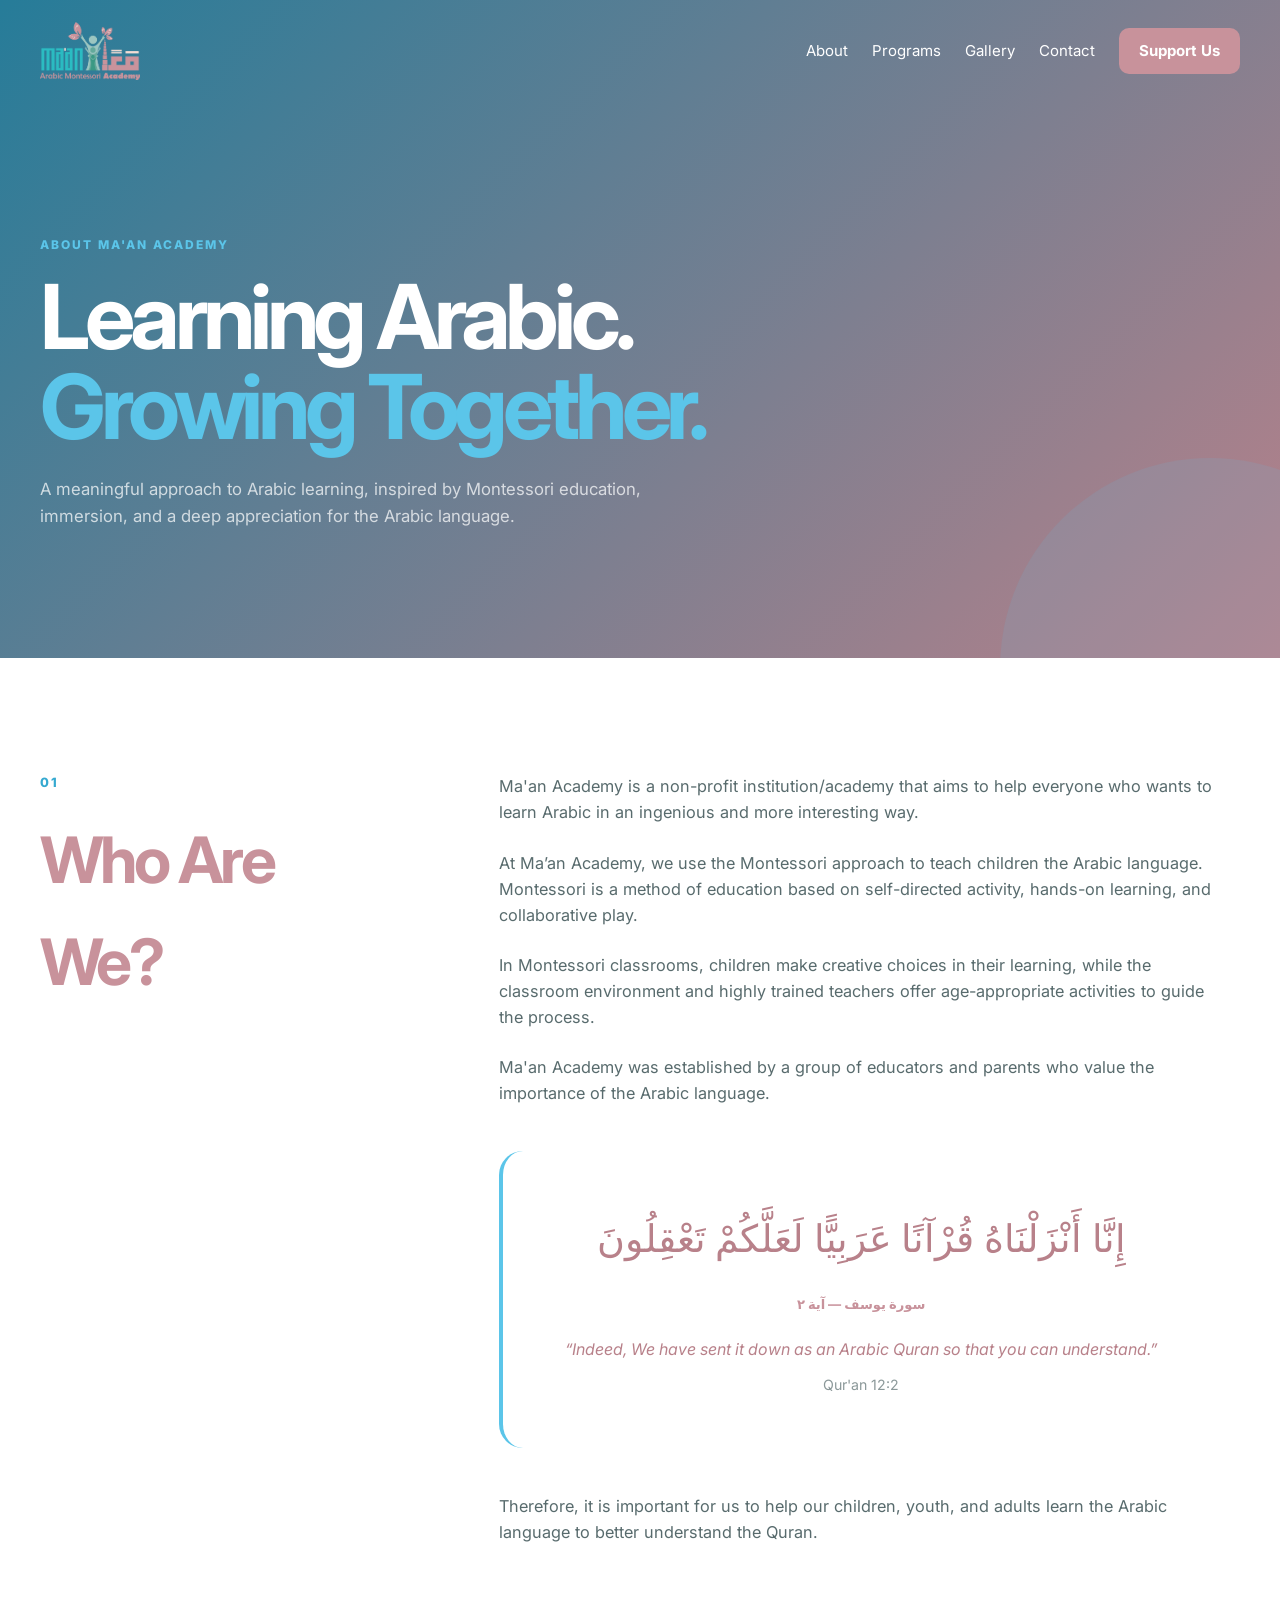
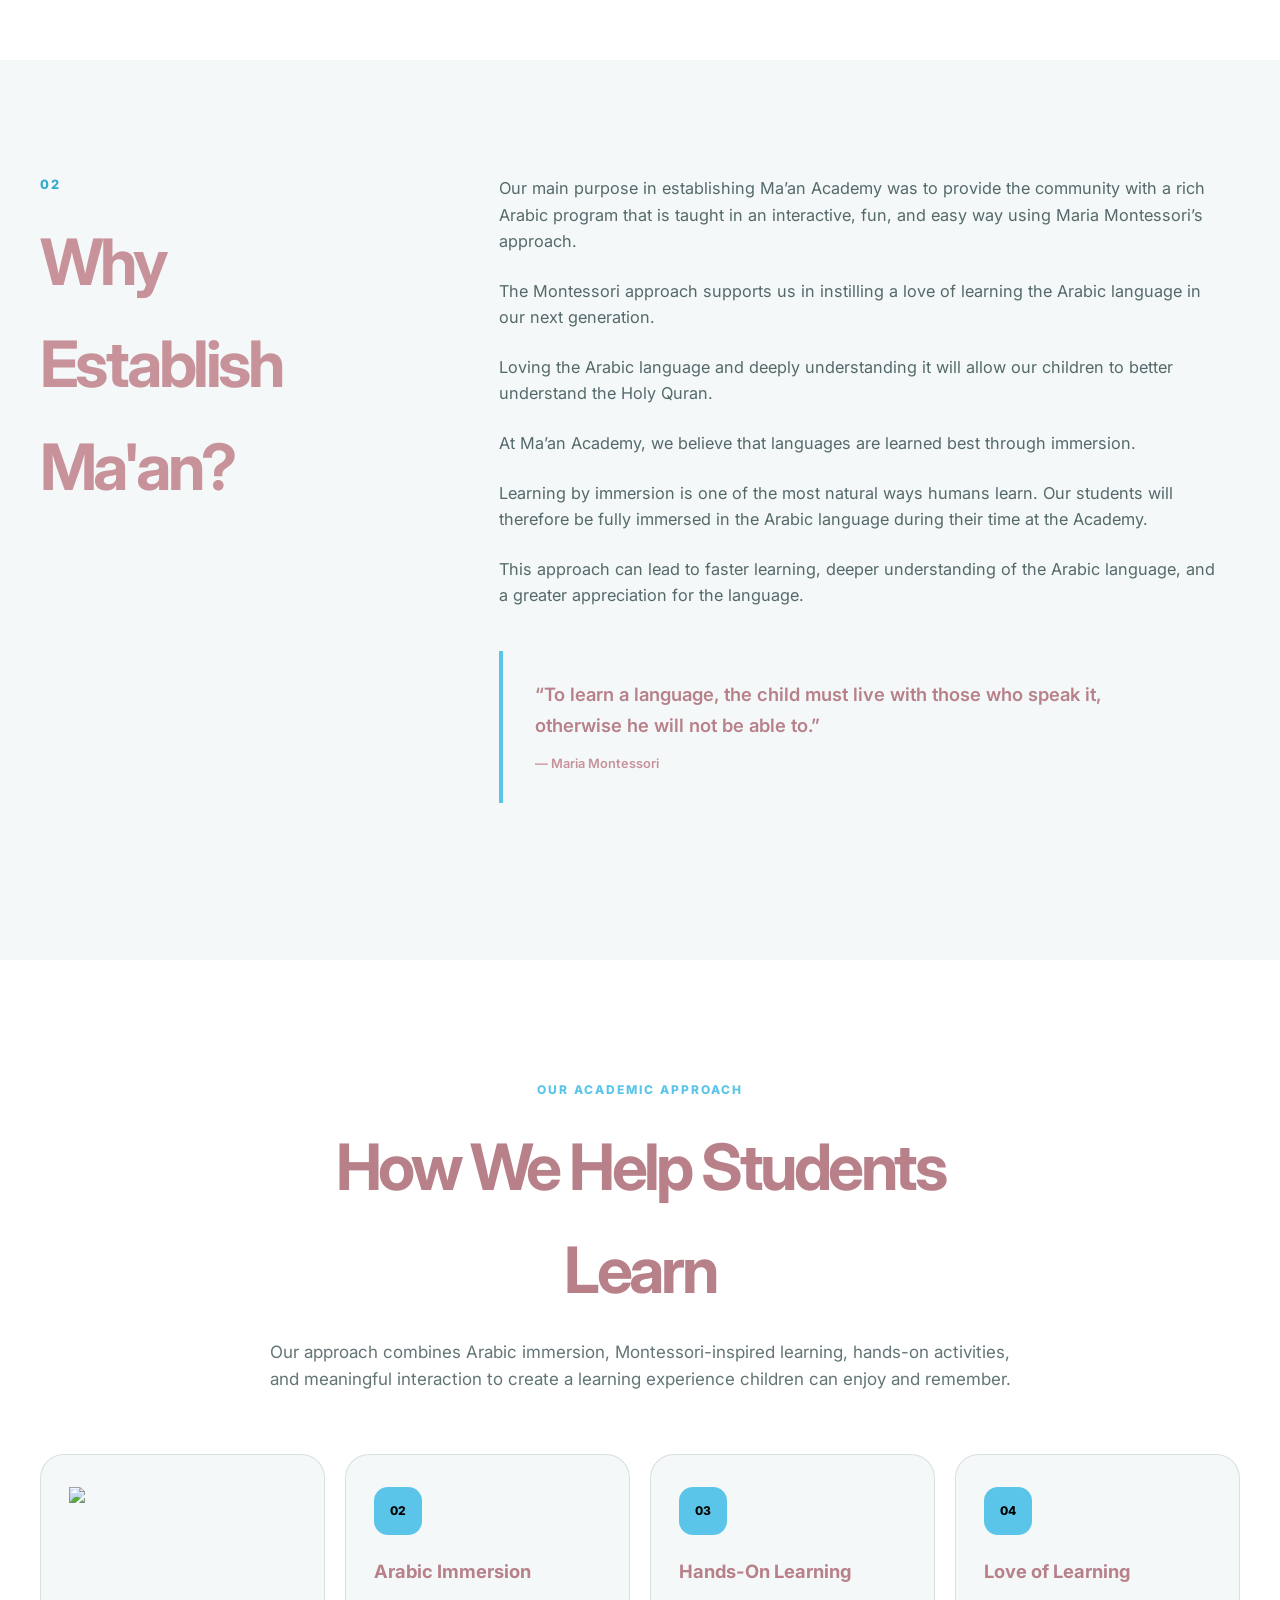
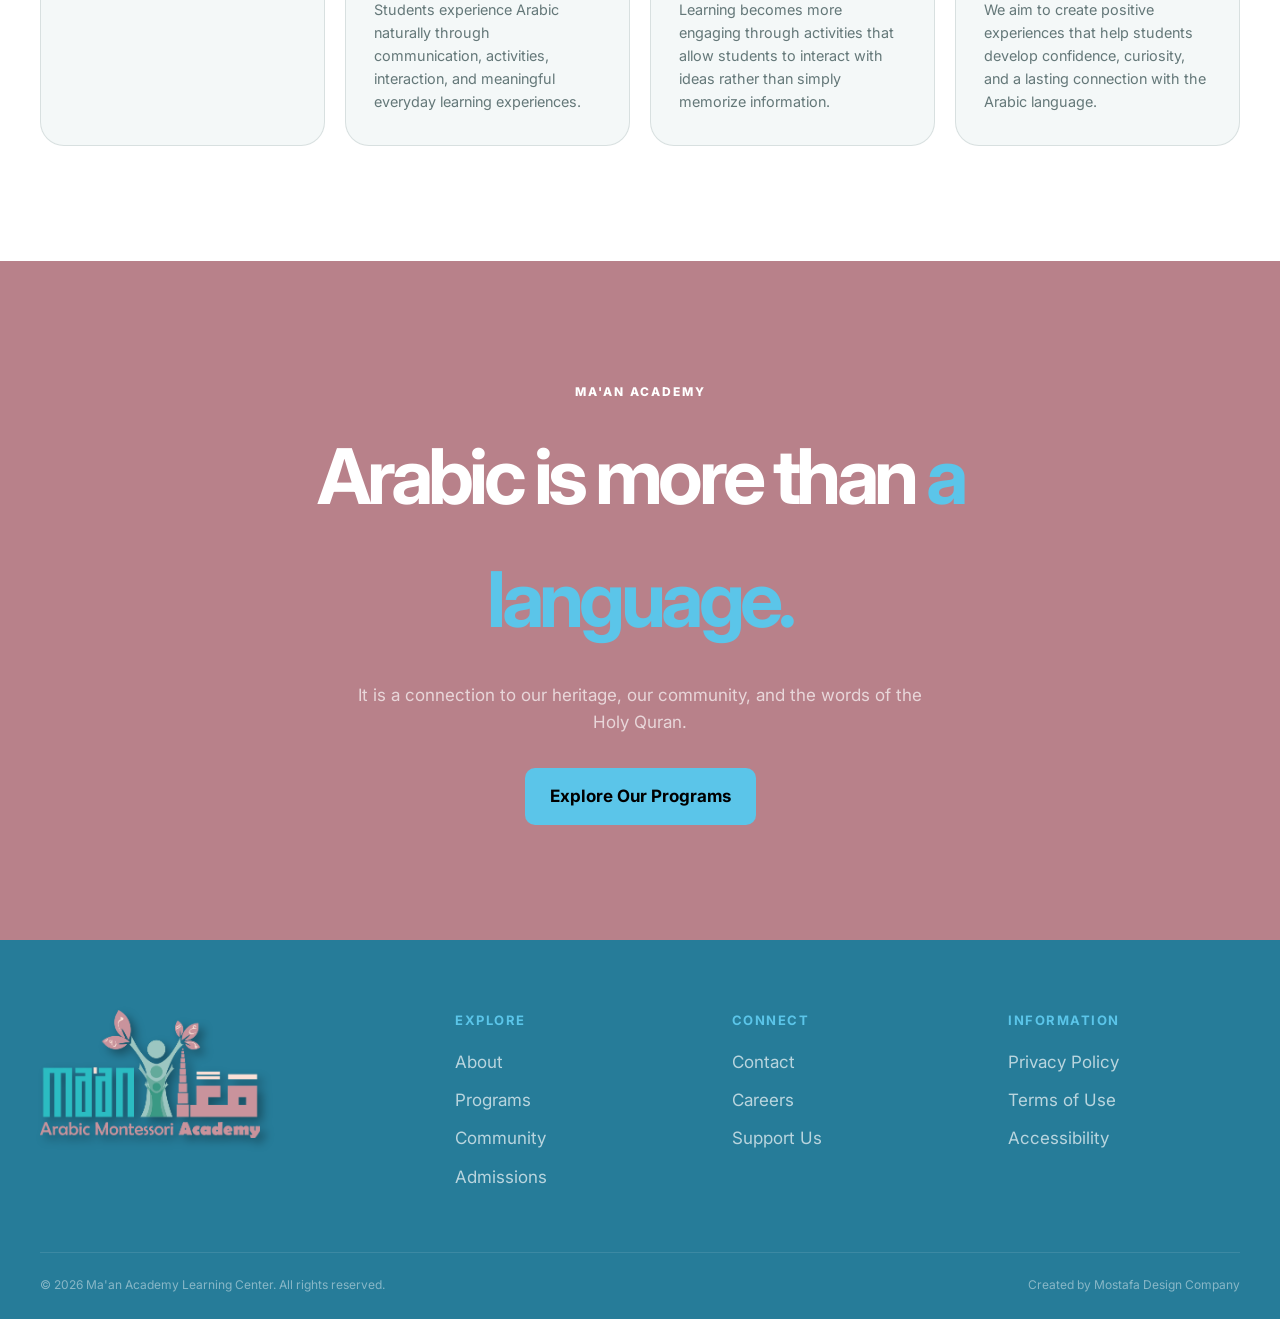
==== commit b389b1cb: "Fix HTML encoding issues in about.html" ====
--- a/about.html
+++ b/about.html
@@ -73,7 +73,7 @@
         aria-label="Main navigation"
       >
         <a href="about.html">About</a>
-        <a href="programs.html">Programs</a>
+        <a href="programs2.html">Programs</a>
         <a href="gallery.html">Gallery</a>
         <a href="contact.html">Contact</a>
         <a href="donate.html" class="nav-cta">Support Us</a>
@@ -300,20 +300,7 @@
         <div class="academic-grid">
 
           <article class="academic-card">
-
-            <span class="academic-icon">
-              01
-            </span>
-
-            <h3>
-              Montessori-Inspired
-            </h3>
-
-            <p>
-              Children are encouraged to explore, make choices,
-              participate actively, and develop independence
-              throughout their learning journey.
-            </p>
+<img src="card.png">
 
           </article>
 
@@ -404,7 +391,7 @@
         </p>
 
         <a
-          href="programs.html"
+          href="programs2.html"
           class="btn primary"
         >
           Explore Our Programs
@@ -441,7 +428,7 @@
         <h3>Explore</h3>
 
         <a href="about.html">About</a>
-        <a href="programs.html">Programs</a>
+        <a href="programs2.html">Programs</a>
         <a href="community.html">Community</a>
         <a href="contact.html">Admissions</a>
       </div>
@@ -490,4 +477,4 @@
   <script src="script.js" defer></script>
 
 </body>
-</html>+</html>
--- a/style.css
+++ b/style.css
@@ -6,8 +6,8 @@
   --primary: #5bc5e9;
   --primary-dark: #35a9d0;
   --secondary: #c8929b;
-  --dark: #173234;
-  --dark-2: #102628;
+  --dark: #b8818a;
+  --dark-2: #267c99;
   --text: #b16573;
   --light: #f4f8f8;
   --white: #fff;
@@ -452,7 +452,7 @@
 
 .btn.primary {
   background: var(--primary);
-  color: var(--dark);
+  color: black;
 }
 
 .btn.primary:hover {
@@ -469,7 +469,7 @@
 
 .btn.ghost:hover {
   background: var(--white);
-  color: var(--dark);
+  color: black;
 }
 
 /* Shared sections */
@@ -1019,9 +1019,16 @@
   .btn { width: 100%; }
   .heading { margin-bottom: 35px; }
   .heading > p { font-size: 16px; }
-  .cards { grid-template-columns: 1fr; gap: 28px; }
-  .card img { aspect-ratio: 16 / 11; }
-  .card-title { font-size: 25px; }
+ .cards { grid-template-columns: 1fr; gap: 28px; }
+.card { max-width: 340px; margin-inline: auto; }
+.card img {
+  width: 100%;
+  height: auto;
+  aspect-ratio: auto;
+  object-fit: contain;
+  border-radius: 0;
+}
+.card-title { font-size: 25px; }
   .vision-mission { flex-direction: column; padding: 45px 15px; }
   .info-card { width: min(92vw, 420px); }
   .circle-content { width: 68%; }
@@ -1042,6 +1049,43 @@
     flex-basis: 76px;
     border-width: 4px;
   }
+   @media (max-width: 950px) {
+  .why-section .intro {
+    min-height: auto;
+    padding-bottom: 0;
+  }
+  .why-section .child-wrap {
+    position: relative;
+    left: auto;
+    bottom: auto;
+    transform: none;
+    margin: 30px auto 0;
+    width: min(360px, 80vw);
+  }
+}
+
+
+   /* إصلاح تقطيع الكروت على الموبايل */
+.card {
+  overflow: hidden;
+  border-radius: var(--radius);
+}
+
+@media (max-width: 600px) {
+  .card:hover img {
+    transform: none;
+  }
+  .card::before {
+    display: none;
+  }
+  .card:hover .card-title {
+    position: static;
+    transform: none;
+    margin-top: 14px;
+    color: var(--text);
+    text-shadow: none;
+  }
+}
   .why-section .icon svg { width: 46px; height: 46px; }
   .why-section .content { min-height: 66px; padding: 11px 20px 12px 15px; }
   .why-section .content::after { bottom: 13px; height: 6px; }
@@ -1195,7 +1239,7 @@
   margin: 0;
 
   font-size: clamp(2.4rem, 5vw, 4.5rem);
-
+ color: var(--secondary) ;
   letter-spacing: -0.055em;
 }
 
@@ -1355,7 +1399,7 @@
 
   margin-bottom: 22px;
 
-  color: var(--dark);
+  color: black;
 
   background: var(--primary);
 
@@ -1391,7 +1435,7 @@
 
   color: var(--dark);
 
-  background: rgba(91, 197, 233, 0.08);
+  background: var (--secondary);
 
   border-left: 4px solid var(--primary);
 
@@ -1654,6 +1698,22 @@
   .prog-img img { min-height: 200px; }
   .prog-text h2 { font-size: 27px; }
   .prog-cta { width: 100%; }
+   
+/* FIX كروت البرامج */
+.cards .card img {
+  width: 100% !important;
+  height: auto !important;
+  aspect-ratio: auto !important;
+  object-fit: contain !important;
+  border-radius: 0 !important;
+  transform: none !important;
+}
+.cards .card:hover img {
+  transform: none !important;
+}
+.cards .card {
+  overflow: visible !important;
+}
 }
 
 @media (prefers-reduced-motion: reduce) {
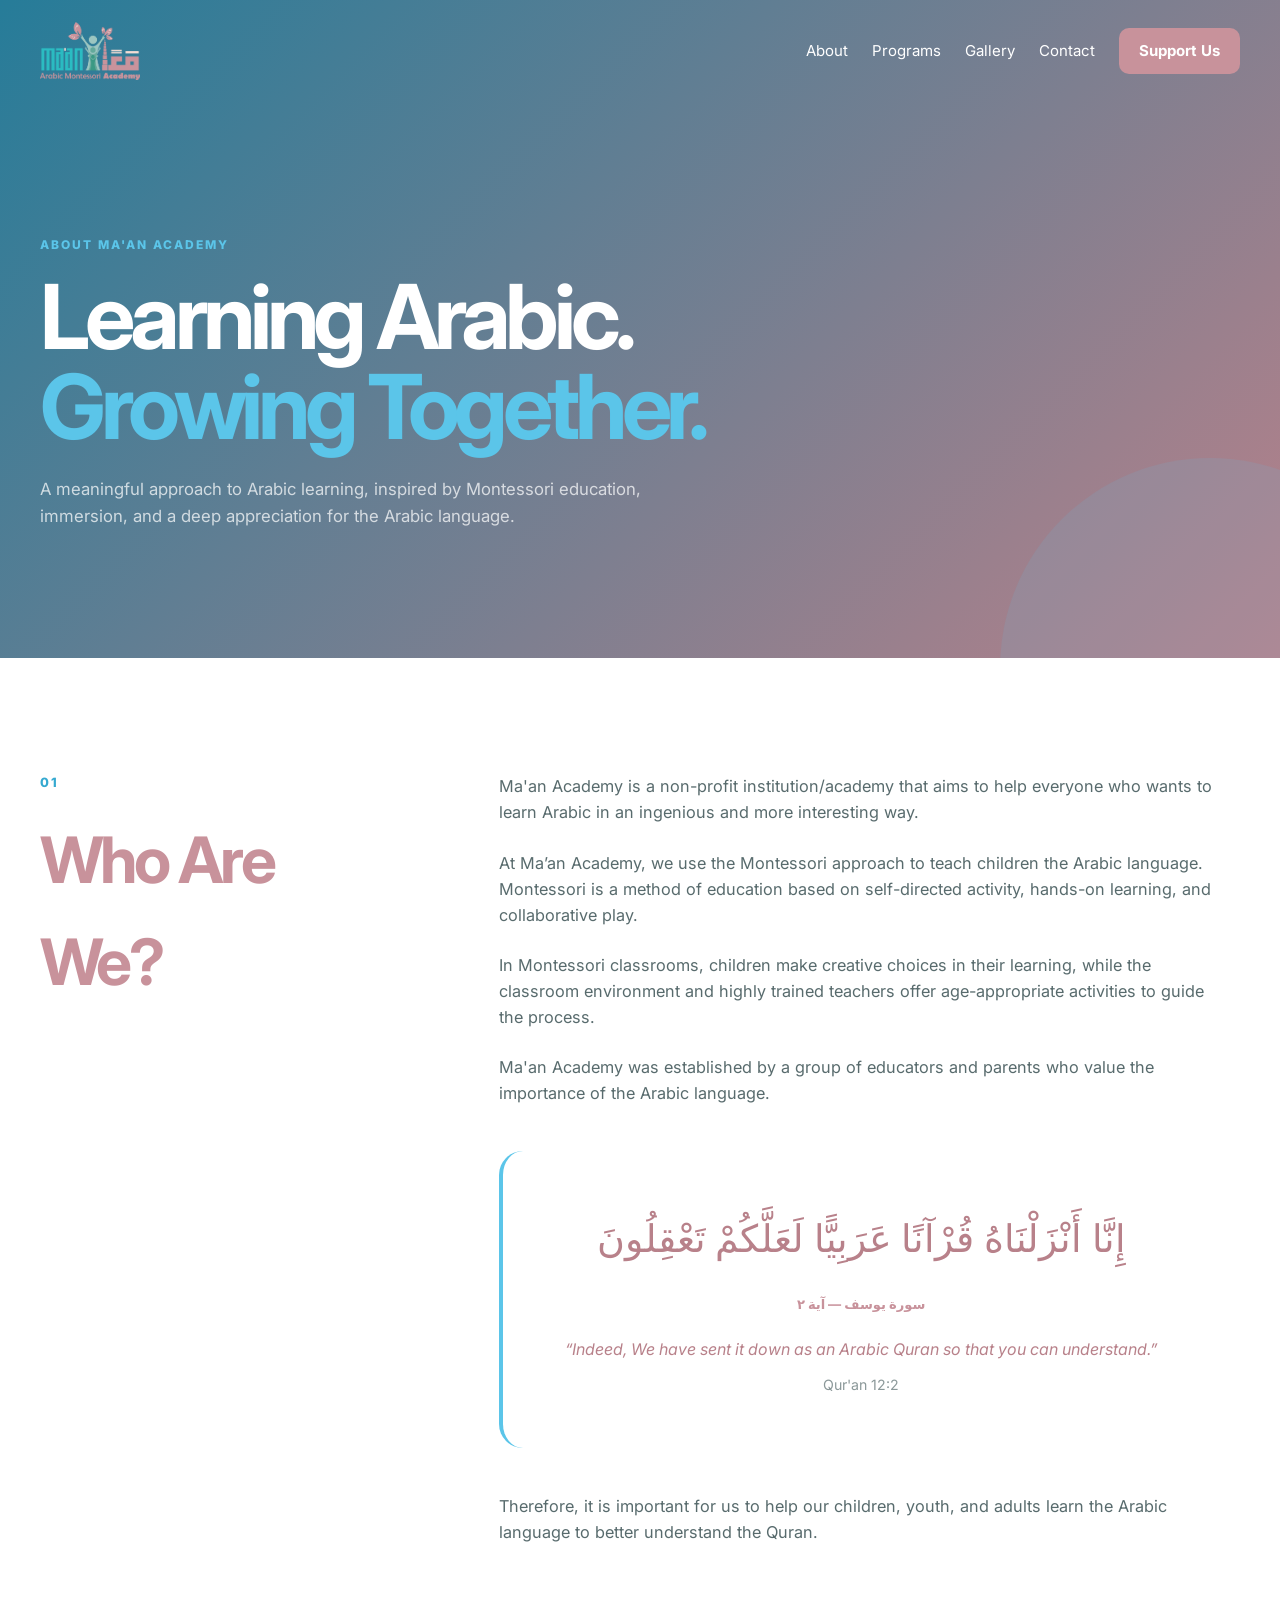
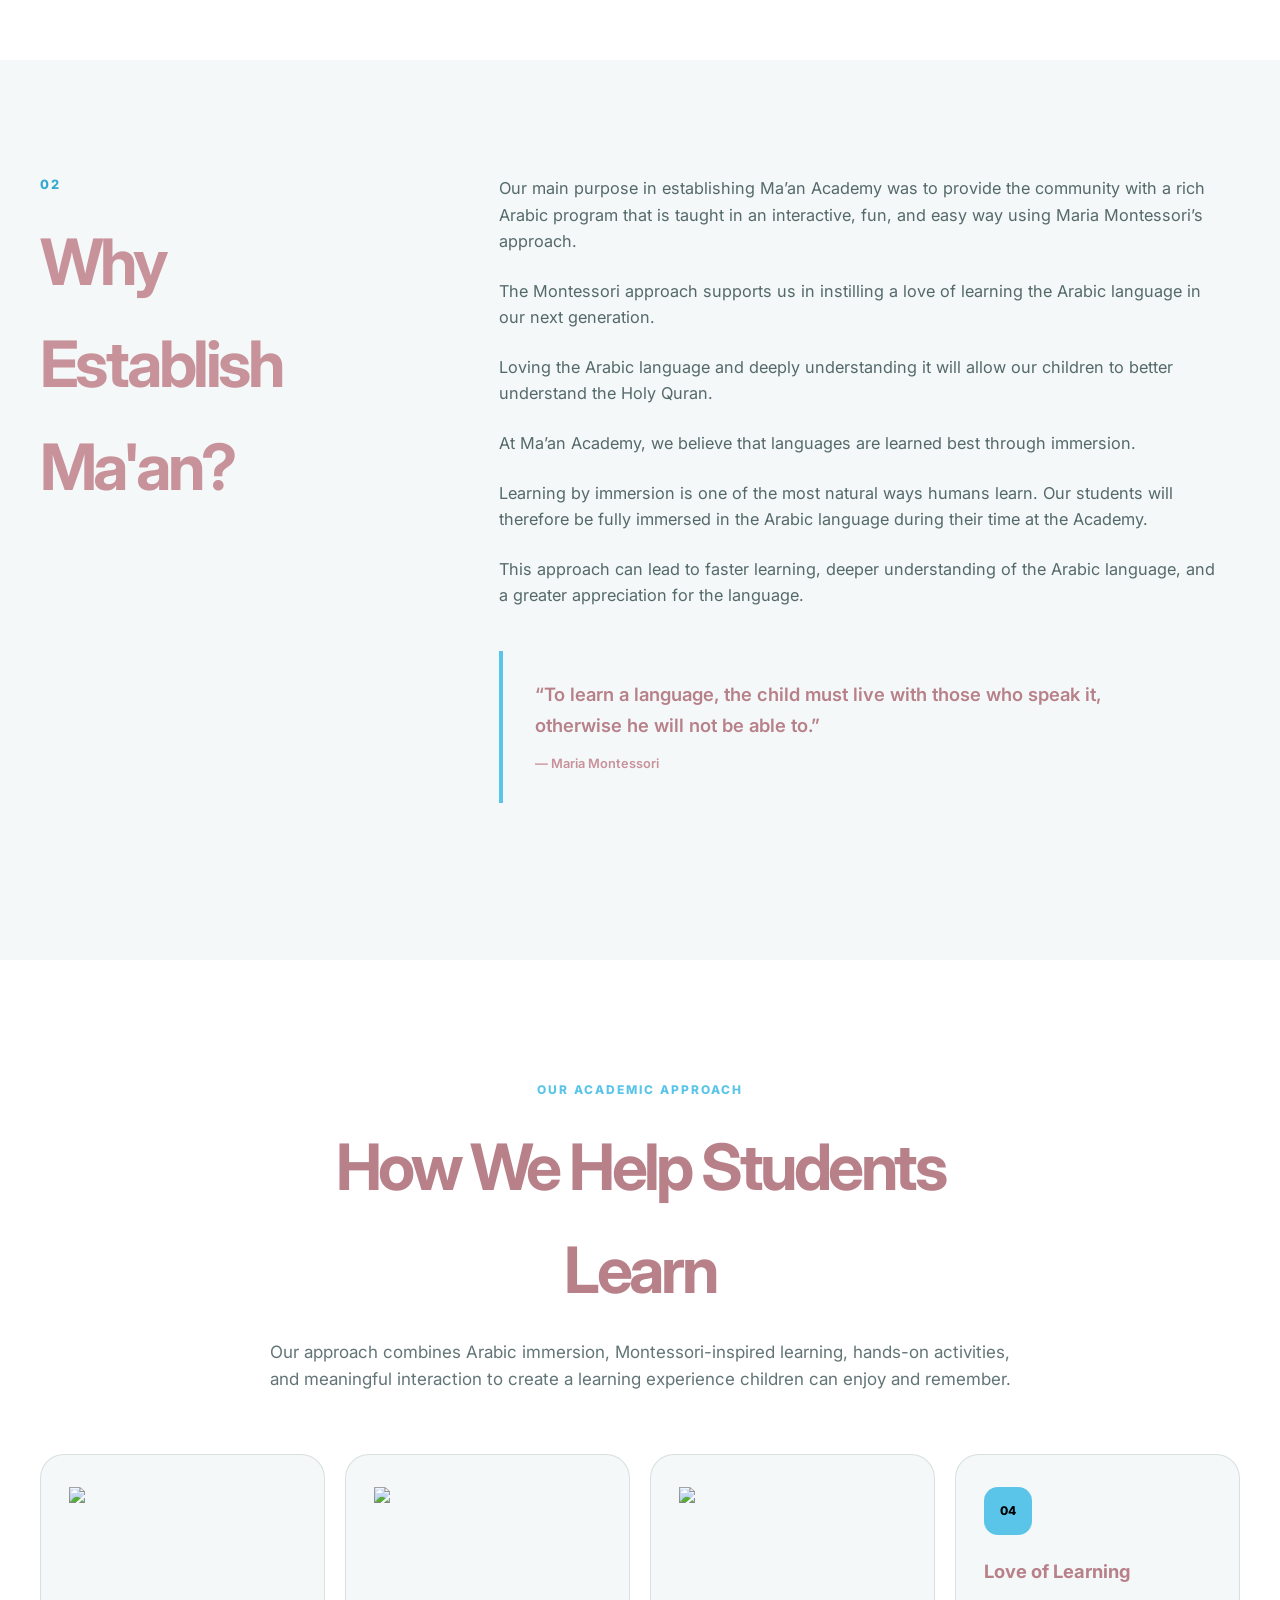
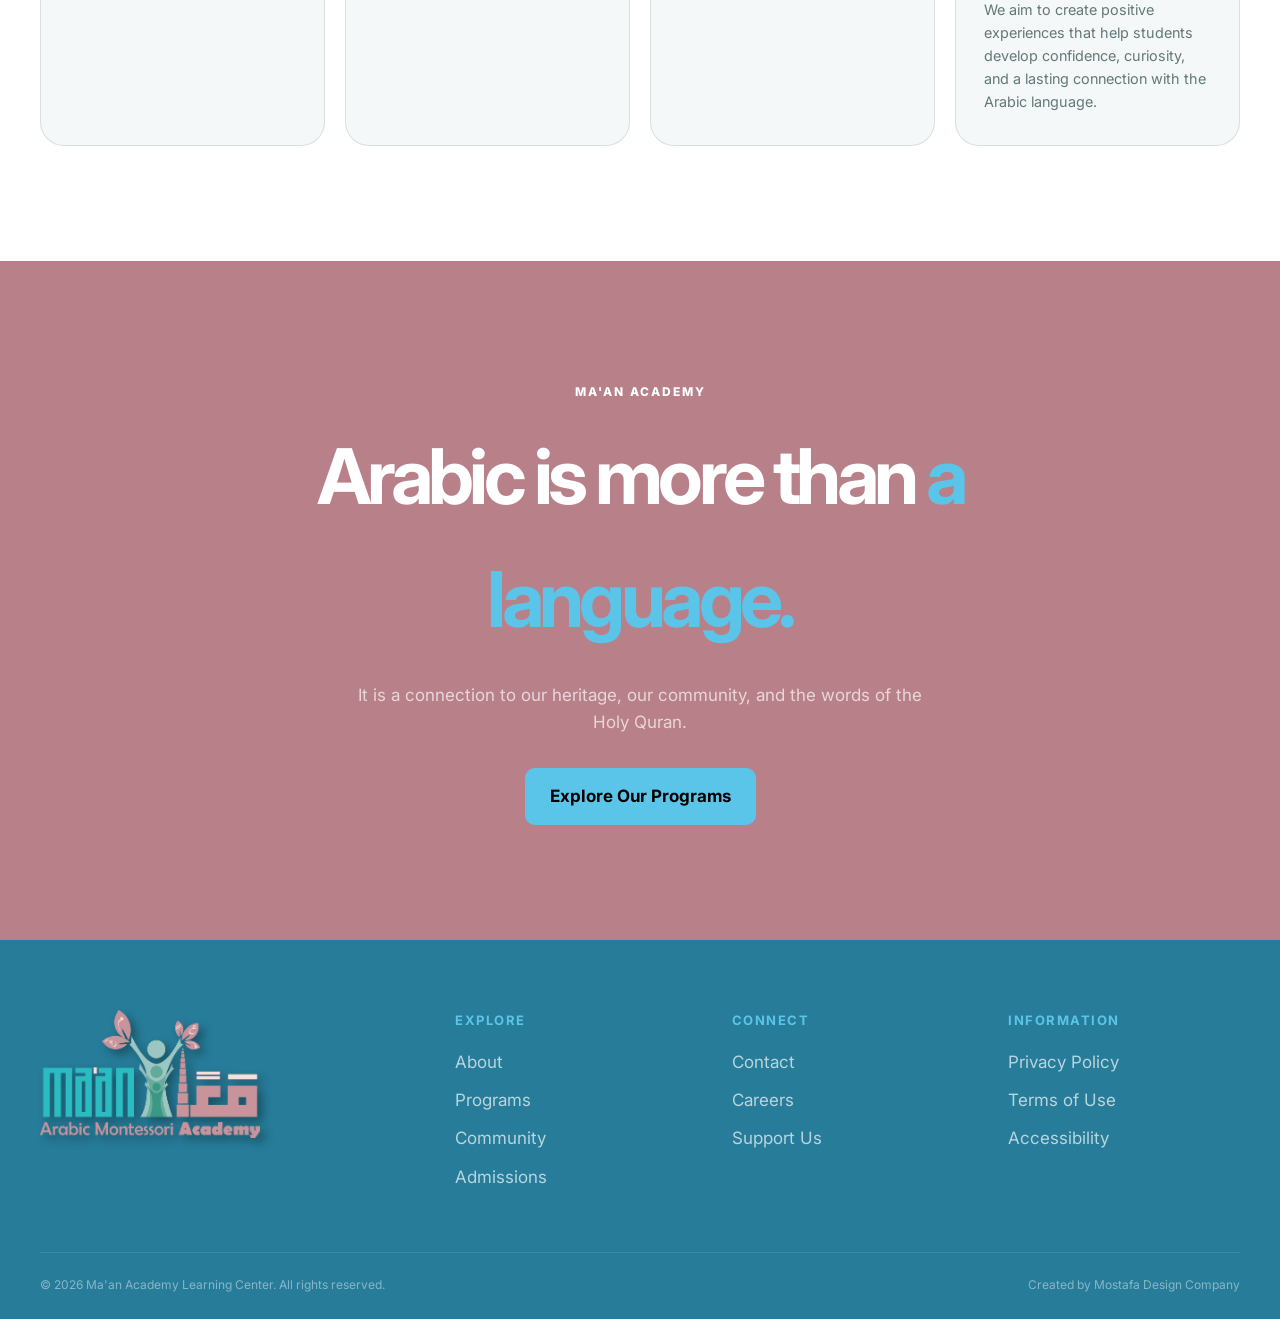
==== commit d568a89c: "Fix HTML formatting and clean up code" ====
--- a/about.html
+++ b/about.html
@@ -300,46 +300,18 @@
         <div class="academic-grid">
 
           <article class="academic-card">
-<img src="card.png">
+     <img src="card1.jpeg">
 
           </article>
 
 
           <article class="academic-card">
-
-            <span class="academic-icon">
-              02
-            </span>
-
-            <h3>
-              Arabic Immersion
-            </h3>
-
-            <p>
-              Students experience Arabic naturally through
-              communication, activities, interaction, and
-              meaningful everyday learning experiences.
-            </p>
-
+<img src="card2.jpeg">
           </article>
 
 
           <article class="academic-card">
-
-            <span class="academic-icon">
-              03
-            </span>
-
-            <h3>
-              Hands-On Learning
-            </h3>
-
-            <p>
-              Learning becomes more engaging through activities
-              that allow students to interact with ideas rather
-              than simply memorize information.
-            </p>
-
+<img src="card3.jpeg">
           </article>
 
 
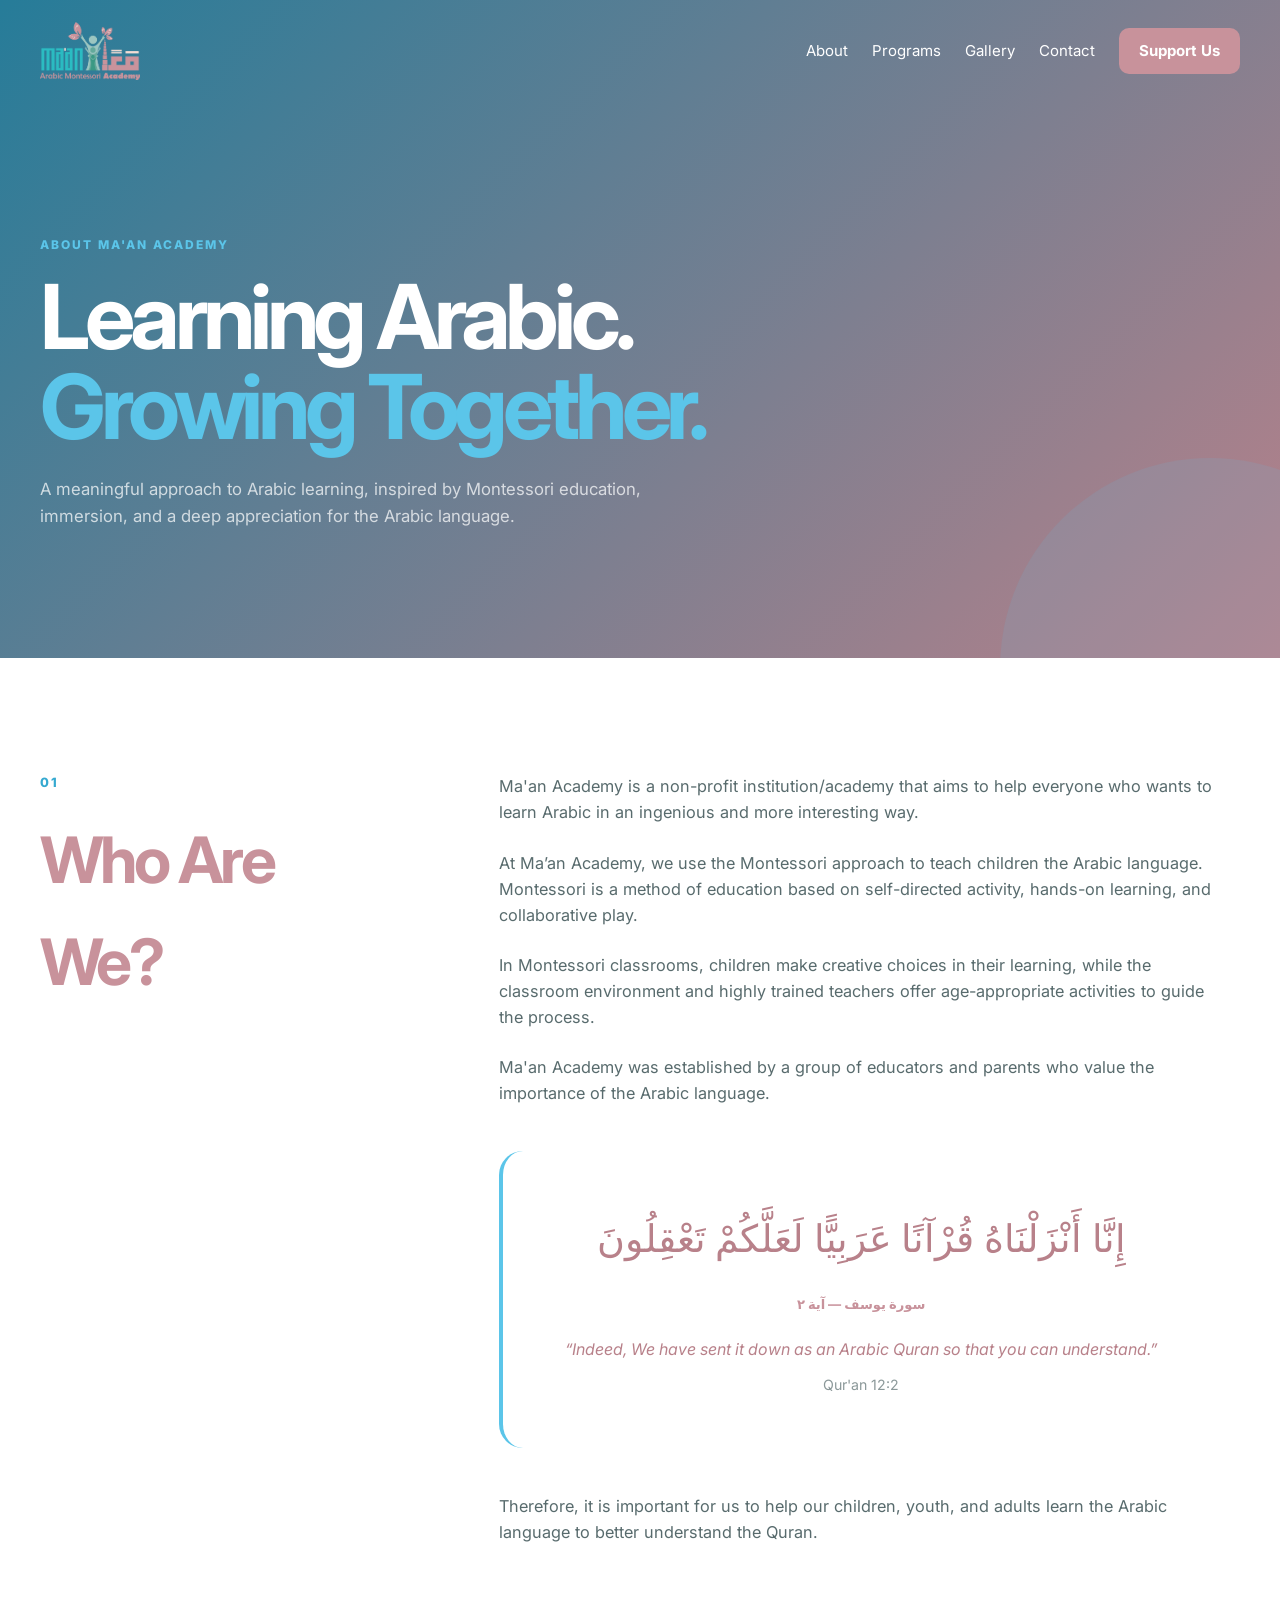
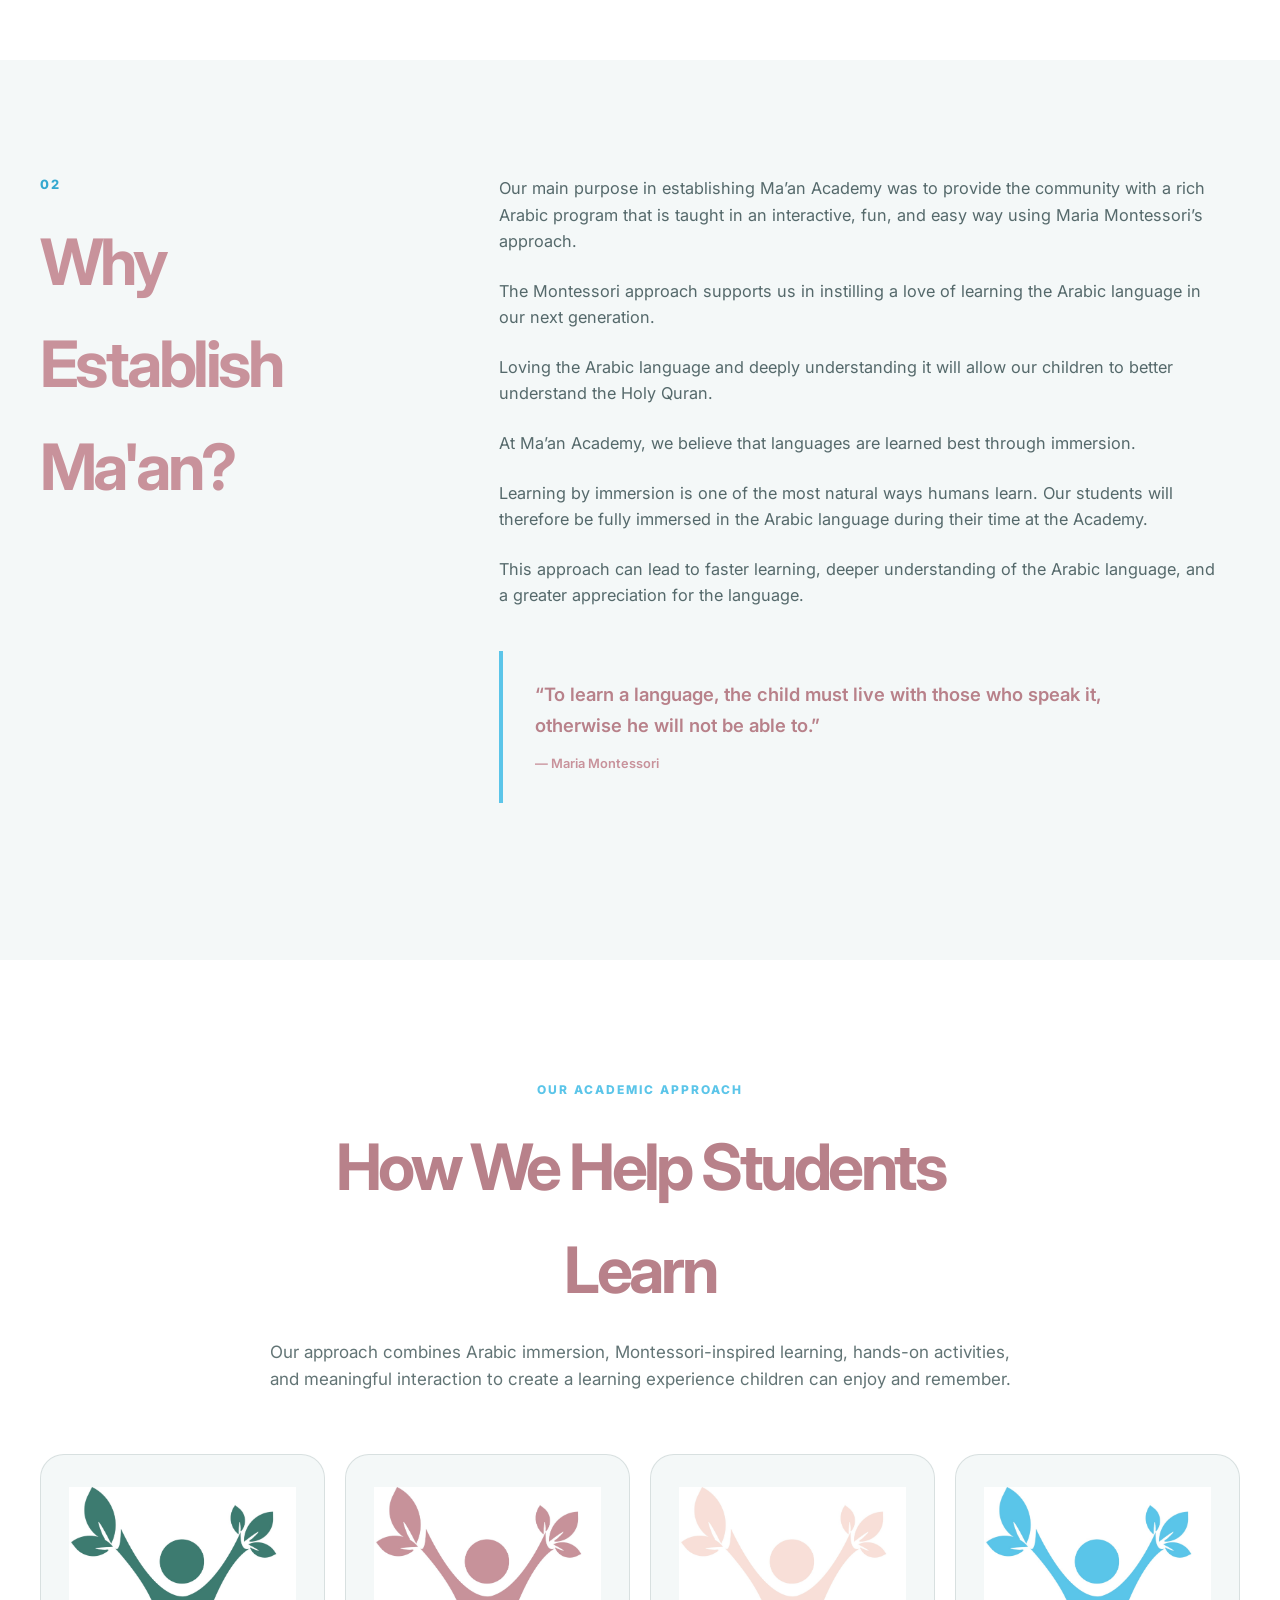
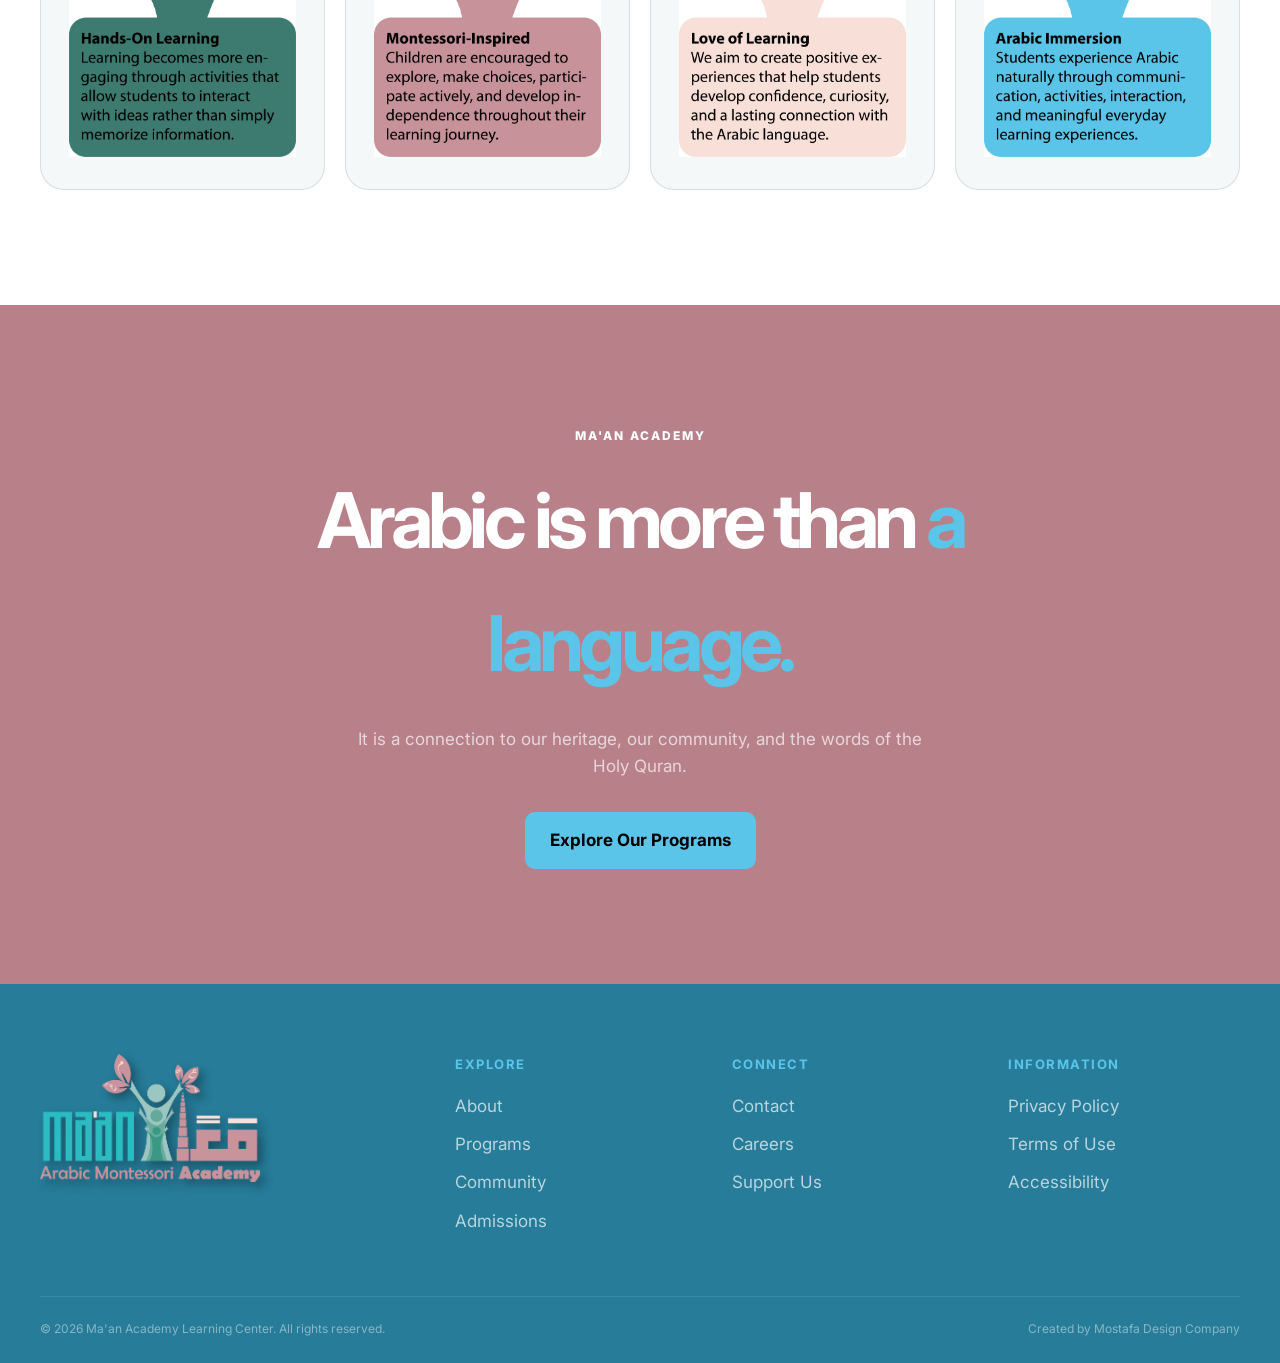
==== commit e804e777: "Fix HTML formatting and structure in about.html" ====
--- a/about.html
+++ b/about.html
@@ -317,19 +317,7 @@
 
           <article class="academic-card">
 
-            <span class="academic-icon">
-              04
-            </span>
-
-            <h3>
-              Love of Learning
-            </h3>
-
-            <p>
-              We aim to create positive experiences that help
-              students develop confidence, curiosity, and a
-              lasting connection with the Arabic language.
-            </p>
+           <img src="card4.jpeg">
 
           </article>
 
